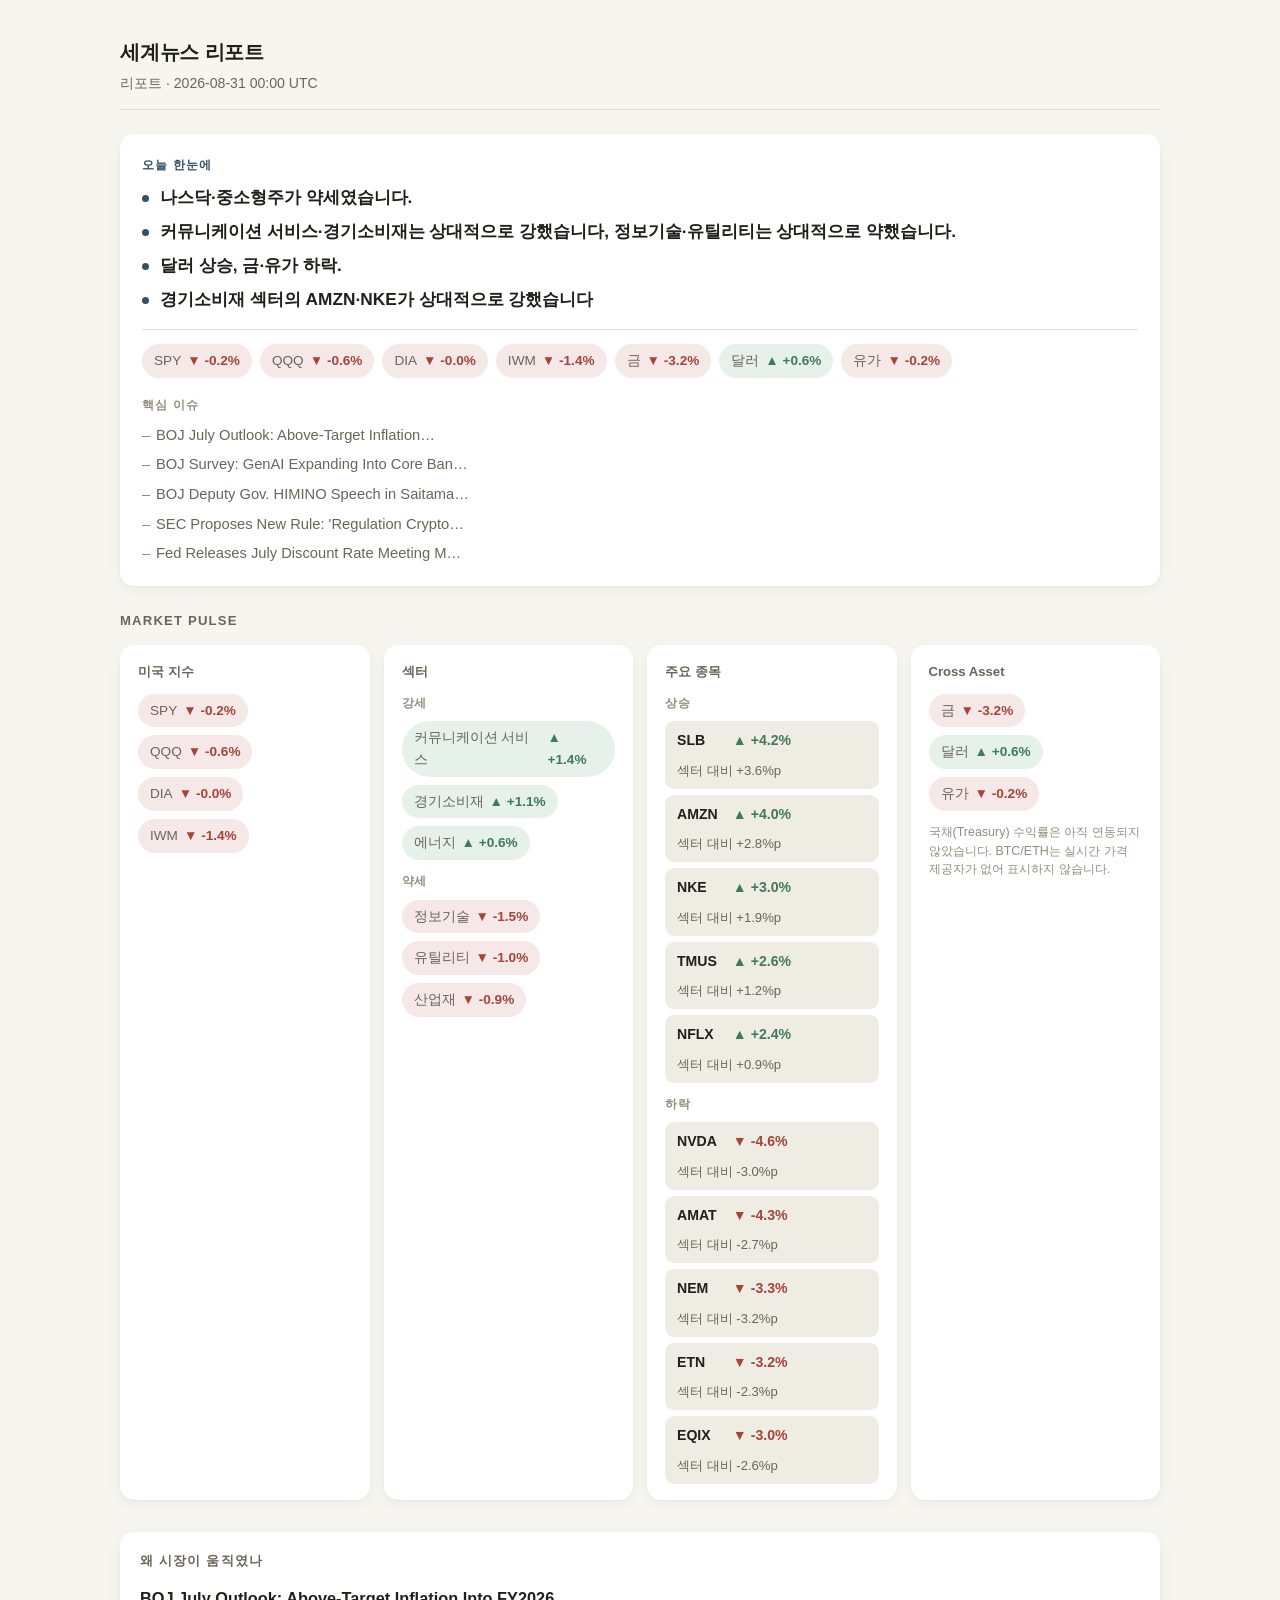
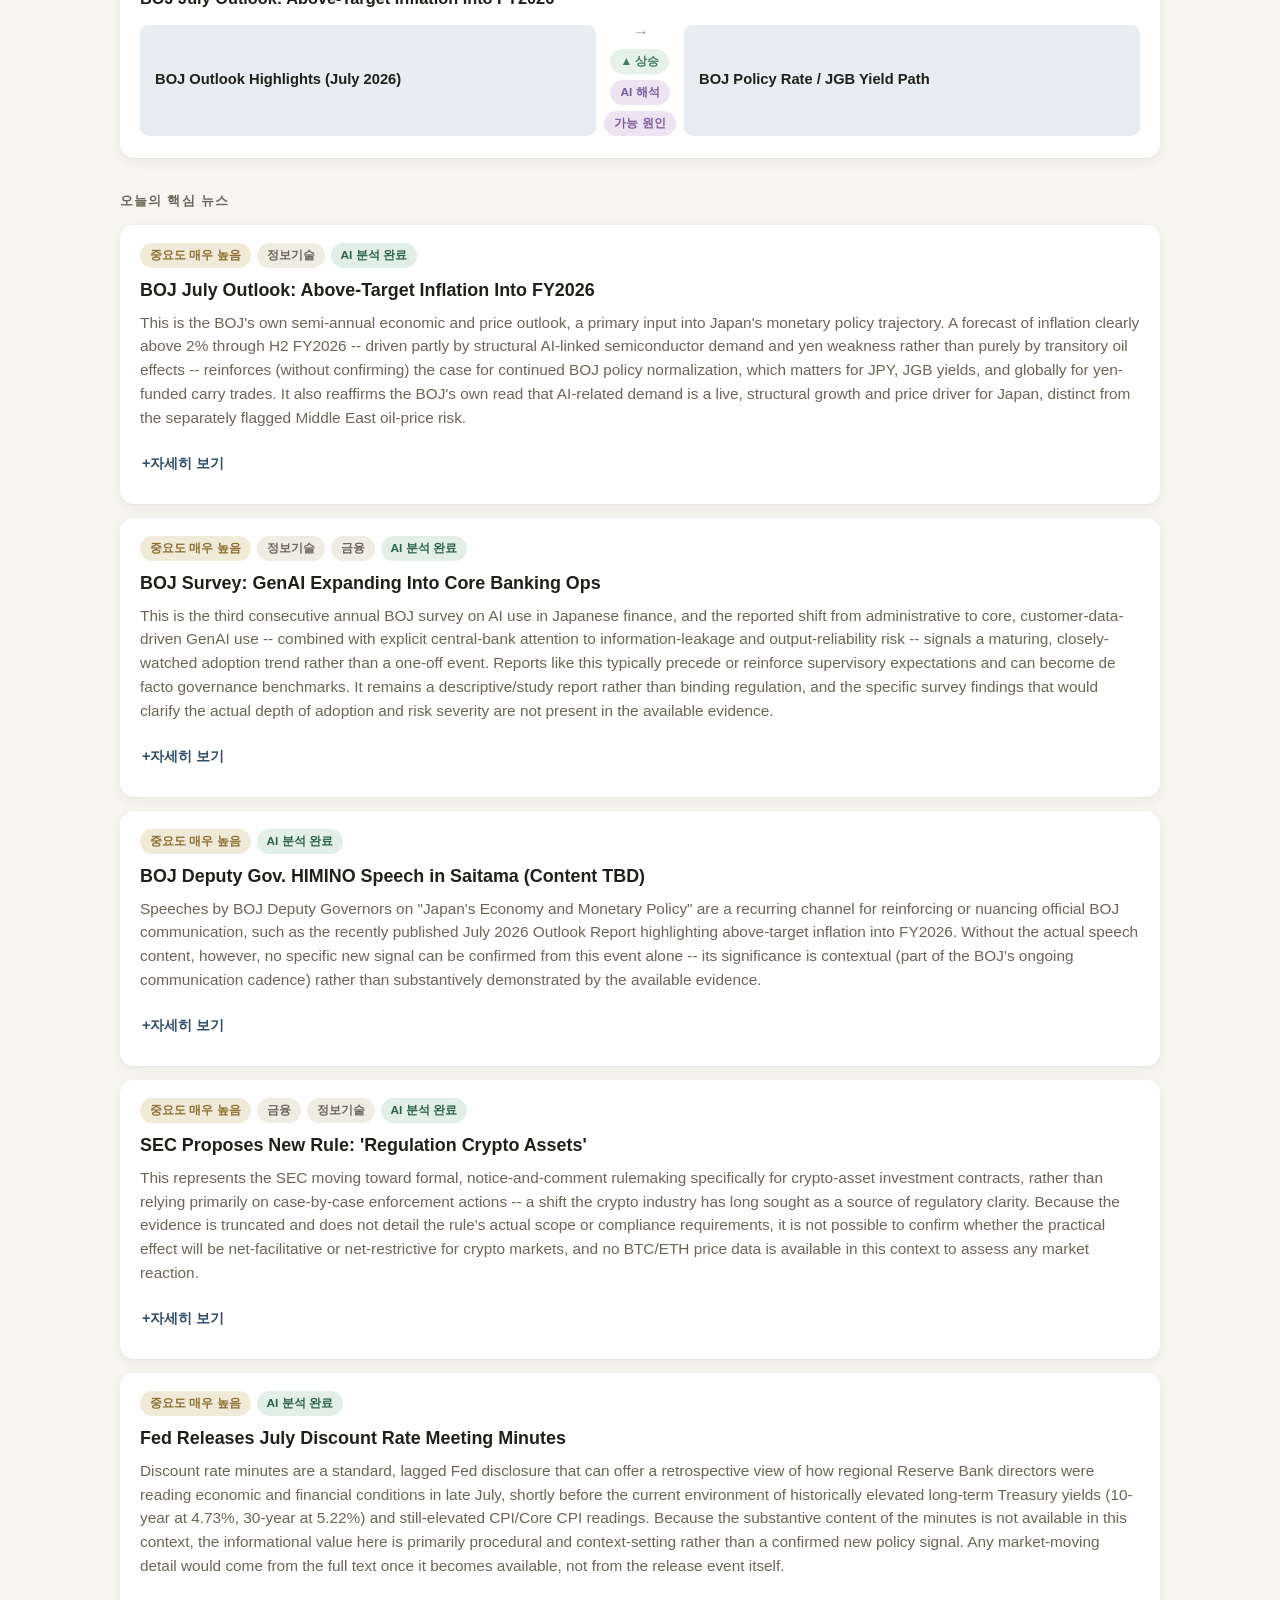
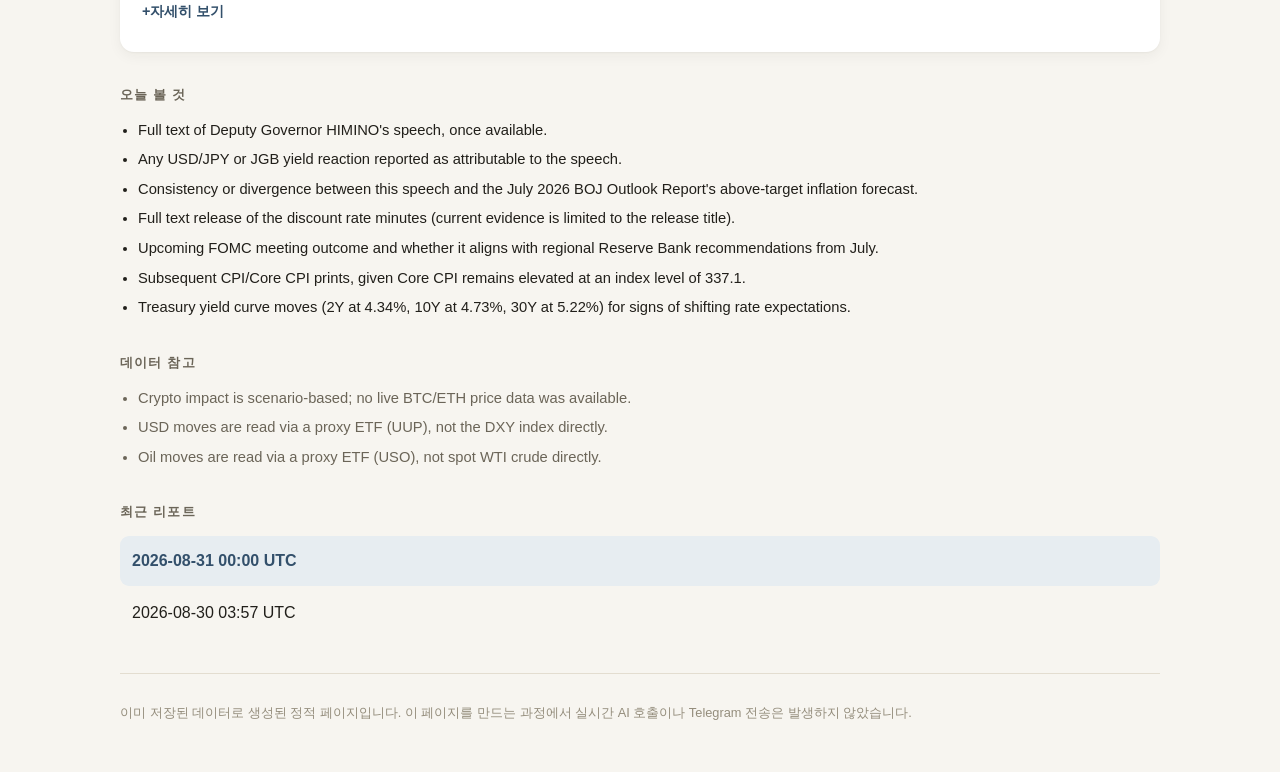
==== briefs/0c5b43796677468f30ce314797f086822d254f47e03d64207e31169bab1d7242.html @ 73432038 "Update Web Brief" ====
<!DOCTYPE html>
<html lang="ko">
<head>
<meta charset="utf-8">
<meta name="viewport" content="width=device-width, initial-scale=1">
<meta name="theme-color" content="#f7f5f0">
<title>세계뉴스 리포트 — 2026-08-31 00:00 UTC</title>
<link rel="stylesheet" href="../assets/app.css">
<link rel="manifest" href="../manifest.webmanifest">
</head>
<body>
<div class="page">
<header class="site-header">
<h1>세계뉴스 리포트</h1>
<p class="as-of">리포트 · 2026-08-31 00:00 UTC</p>
</header>
<main>
<section class="hero" aria-labelledby="hero-h"><p class="hero-eyebrow" id="hero-h">오늘 한눈에</p><ul class="hero-glance"><li>나스닥·중소형주가 약세였습니다.</li><li>커뮤니케이션 서비스·경기소비재는 상대적으로 강했습니다, 정보기술·유틸리티는 상대적으로 약했습니다.</li><li>달러 상승, 금·유가 하락.</li><li>경기소비재 섹터의 AMZN·NKE가 상대적으로 강했습니다</li></ul><ul class="chip-row hero-chips"><li class="chip chip-down"><span class="chip-label">SPY</span><span class="chip-value">▼ -0.2%</span></li><li class="chip chip-down"><span class="chip-label">QQQ</span><span class="chip-value">▼ -0.6%</span></li><li class="chip chip-down"><span class="chip-label">DIA</span><span class="chip-value">▼ -0.0%</span></li><li class="chip chip-down"><span class="chip-label">IWM</span><span class="chip-value">▼ -1.4%</span></li><li class="chip chip-down"><span class="chip-label">금</span><span class="chip-value">▼ -3.2%</span></li><li class="chip chip-up"><span class="chip-label">달러</span><span class="chip-value">▲ +0.6%</span></li><li class="chip chip-down"><span class="chip-label">유가</span><span class="chip-value">▼ -0.2%</span></li></ul><p class="hero-issues-label">핵심 이슈</p><ul class="hero-issues"><li>BOJ July Outlook: Above-Target Inflation…</li><li>BOJ Survey: GenAI Expanding Into Core Ban…</li><li>BOJ Deputy Gov. HIMINO Speech in Saitama…</li><li>SEC Proposes New Rule: &#x27;Regulation Crypto…</li><li>Fed Releases July Discount Rate Meeting M…</li></ul></section>
<section class="market-pulse" aria-labelledby="market-pulse-h"><h2 id="market-pulse-h">Market Pulse</h2><div class="pulse-grid"><div class="pulse-card"><h3 class="pulse-card-title">미국 지수</h3><ul class="chip-row"><li class="chip chip-down"><span class="chip-label">SPY</span><span class="chip-value">▼ -0.2%</span></li><li class="chip chip-down"><span class="chip-label">QQQ</span><span class="chip-value">▼ -0.6%</span></li><li class="chip chip-down"><span class="chip-label">DIA</span><span class="chip-value">▼ -0.0%</span></li><li class="chip chip-down"><span class="chip-label">IWM</span><span class="chip-value">▼ -1.4%</span></li></ul></div><div class="pulse-card"><h3 class="pulse-card-title">섹터</h3><p class="pulse-sub-label">강세</p><ul class="chip-row"><li class="chip chip-up"><span class="chip-label">커뮤니케이션 서비스</span><span class="chip-value">▲ +1.4%</span></li><li class="chip chip-up"><span class="chip-label">경기소비재</span><span class="chip-value">▲ +1.1%</span></li><li class="chip chip-up"><span class="chip-label">에너지</span><span class="chip-value">▲ +0.6%</span></li></ul><p class="pulse-sub-label">약세</p><ul class="chip-row"><li class="chip chip-down"><span class="chip-label">정보기술</span><span class="chip-value">▼ -1.5%</span></li><li class="chip chip-down"><span class="chip-label">유틸리티</span><span class="chip-value">▼ -1.0%</span></li><li class="chip chip-down"><span class="chip-label">산업재</span><span class="chip-value">▼ -0.9%</span></li></ul></div><div class="pulse-card"><h3 class="pulse-card-title">주요 종목</h3><p class="pulse-sub-label">상승</p><ul class="mover-list"><li class="mover-row"><span class="mover-symbol">SLB</span><span class="mover-change mover-up">▲ +4.2%</span><span class="mover-relative">섹터 대비 +3.6%p</span></li><li class="mover-row"><span class="mover-symbol">AMZN</span><span class="mover-change mover-up">▲ +4.0%</span><span class="mover-relative">섹터 대비 +2.8%p</span></li><li class="mover-row"><span class="mover-symbol">NKE</span><span class="mover-change mover-up">▲ +3.0%</span><span class="mover-relative">섹터 대비 +1.9%p</span></li><li class="mover-row"><span class="mover-symbol">TMUS</span><span class="mover-change mover-up">▲ +2.6%</span><span class="mover-relative">섹터 대비 +1.2%p</span></li><li class="mover-row"><span class="mover-symbol">NFLX</span><span class="mover-change mover-up">▲ +2.4%</span><span class="mover-relative">섹터 대비 +0.9%p</span></li></ul><p class="pulse-sub-label">하락</p><ul class="mover-list"><li class="mover-row"><span class="mover-symbol">NVDA</span><span class="mover-change mover-down">▼ -4.6%</span><span class="mover-relative">섹터 대비 -3.0%p</span></li><li class="mover-row"><span class="mover-symbol">AMAT</span><span class="mover-change mover-down">▼ -4.3%</span><span class="mover-relative">섹터 대비 -2.7%p</span></li><li class="mover-row"><span class="mover-symbol">NEM</span><span class="mover-change mover-down">▼ -3.3%</span><span class="mover-relative">섹터 대비 -3.2%p</span></li><li class="mover-row"><span class="mover-symbol">ETN</span><span class="mover-change mover-down">▼ -3.2%</span><span class="mover-relative">섹터 대비 -2.3%p</span></li><li class="mover-row"><span class="mover-symbol">EQIX</span><span class="mover-change mover-down">▼ -3.0%</span><span class="mover-relative">섹터 대비 -2.6%p</span></li></ul></div><div class="pulse-card"><h3 class="pulse-card-title">Cross Asset</h3><ul class="chip-row"><li class="chip chip-down"><span class="chip-label">금</span><span class="chip-value">▼ -3.2%</span></li><li class="chip chip-up"><span class="chip-label">달러</span><span class="chip-value">▲ +0.6%</span></li><li class="chip chip-down"><span class="chip-label">유가</span><span class="chip-value">▼ -0.2%</span></li></ul><p class="pulse-note">국채(Treasury) 수익률은 아직 연동되지 않았습니다. BTC/ETH는 실시간 가격 제공자가 없어 표시하지 않습니다.</p></div></div></section>
<section class="why-moved" aria-labelledby="why-moved-h"><h2 id="why-moved-h">왜 시장이 움직였나</h2><p class="why-moved-headline">BOJ July Outlook: Above-Target Inflation Into FY2026</p><div class="causal-chain"><div class="chain-node"><span>BOJ Outlook Highlights (July 2026)</span></div><div class="chain-arrow"><span class="chain-arrow-glyph" aria-hidden="true">↓</span><span class="chain-arrow-badges"><span class="badge badge-up">▲ 상승</span><span class="badge badge-inferred">AI 해석</span><span class="badge badge-inferred">가능 원인</span></span></div><div class="chain-node"><span>BOJ Policy Rate / JGB Yield Path</span></div></div></section>
<section class="key-stories" aria-labelledby="key-stories-h"><h2 id="key-stories-h">오늘의 핵심 뉴스</h2><div class="stories"><article class="story-card"><div class="story-badges"><span class="badge badge-neutral">중요도 매우 높음</span><span class="badge badge-muted">정보기술</span><span class="badge badge-grounded">AI 분석 완료</span></div><h3 class="story-headline">BOJ July Outlook: Above-Target Inflation Into FY2026</h3><p class="story-gist">This is the BOJ&#x27;s own semi-annual economic and price outlook, a primary input into Japan&#x27;s monetary policy trajectory. A forecast of inflation clearly above 2% through H2 FY2026 -- driven partly by structural AI-linked semiconductor demand and yen weakness rather than purely by transitory oil effects -- reinforces (without confirming) the case for continued BOJ policy normalization, which matters for JPY, JGB yields, and globally for yen-funded carry trades. It also reaffirms the BOJ&#x27;s own read that AI-related demand is a live, structural growth and price driver for Japan, distinct from the separately flagged Middle East oil-price risk.</p><details class="story-detail"><summary>자세히 보기</summary><div class="detail-block"><p class="detail-label">① 무슨 일이 있었나</p><p class="detail-text">The Bank of Japan released the &quot;Highlights of the Outlook for Economic Activity and Prices (July 2026)&quot; on August 17, 2026 (OFFICIAL/PRIMARY source). Per the report&#x27;s own stated text, Japan&#x27;s economy is projected to continue growing moderately but at a decelerating pace, supported by rising AI-related demand and government measures, while restrained by higher crude oil prices tied to the Middle East situation. Headline y/y CPI is projected to be clearly above 2% from the second half of FY2026, driven by higher semiconductor and other prices (reflecting AI-related demand), yen depreciation, and elevated crude oil prices; as the oil-price effect fades, inflation is expected to move toward around 2% through FY2028. Underlying (core) CPI inflation is expected to rise gradually toward a level generally consistent with the 2% price stability target. The report flags the Middle East situation, AI-related demand developments, and foreign-exchange developments as key risks, noting a risk that underlying CPI could deviate upward above the 2% target (the evidence excerpt is truncated beyond this point).</p></div><div class="detail-block"><p class="detail-label">② 왜 중요한가</p><p class="detail-text">This is the BOJ&#x27;s own semi-annual economic and price outlook, a primary input into Japan&#x27;s monetary policy trajectory. A forecast of inflation clearly above 2% through H2 FY2026 -- driven partly by structural AI-linked semiconductor demand and yen weakness rather than purely by transitory oil effects -- reinforces (without confirming) the case for continued BOJ policy normalization, which matters for JPY, JGB yields, and globally for yen-funded carry trades. It also reaffirms the BOJ&#x27;s own read that AI-related demand is a live, structural growth and price driver for Japan, distinct from the separately flagged Middle East oil-price risk.</p></div><div class="detail-block"><p class="detail-label">③ 원인 → 결과 → 영향</p><div class="causal-chain"><div class="chain-node"><span>BOJ Outlook Highlights (July 2026)</span></div><div class="chain-arrow"><span class="chain-arrow-glyph" aria-hidden="true">↓</span><span class="chain-arrow-badges"><span class="badge badge-up">▲ 상승</span><span class="badge badge-inferred">AI 해석</span><span class="badge badge-inferred">가능 원인</span></span></div><div class="chain-node"><span>BOJ Policy Rate / JGB Yield Path</span></div></div></div><div class="detail-block"><p class="detail-label">④ 수혜 가능</p><ul class="chip-row"><li class="chip chip-up">정보기술</li></ul></div><div class="detail-block"><p class="detail-label">⑦ 반대 시나리오</p><p class="detail-text">If crude oil prices ease as Middle East tensions de-escalate, the report&#x27;s above-2% CPI forecast for H2 FY2026 could prove too high, reducing near-term pressure on the BOJ to continue policy normalization.</p></div><div class="detail-block"><p class="detail-label">⑧ 이 분석이 틀릴 수 있는 조건</p><ul class="plain-list"><li>Actual Japan CPI prints for H2 FY2026 (from ~Oct 2026) coming in at or below 2%, contradicting the report&#x27;s central forecast.</li><li>A sustained drop in crude oil prices following de-escalation of the Middle East situation, removing one of the report&#x27;s stated inflation drivers.</li><li>The full BOJ Outlook Report (beyond this Highlights excerpt) revealing a materially different risk balance or board dissent.</li></ul></div><div class="detail-block"><p class="detail-label">⑩ 근거/출처</p><ul class="evidence-list"><li class="evidence-item"><span class="badge badge-grounded">보도</span><span class="evidence-statement">Highlights of the Outlook for Economic Activity and Prices (July 2026) (Mon, 17 Aug 2026 17:00:00 +0900)</span><a class="evidence-source" href="http://www.boj.or.jp/en/mopo/outlook/highlight/ten202607.htm">출처 보기</a></li><li class="evidence-item"><span class="badge badge-grounded">보도</span><span class="evidence-statement">Japan&#x27;s economy is likely to continue growing moderately, albeit at a decelerated rate, underpinned by factors such as an increase in AI-related demand and the government&#x27;s various measures, although it is expected to be pushed down by the rise in crude oil prices reflecting the impact of the situation in the Middle East. The year-on-year rate of increase in the CPI is likely to be clearly above 2 percent from the second half of fiscal 2026, affected by the rise in the prices of semiconductors and other items, reflecting the increase in AI-related demand, and the depreciation of the yen, in addition to the rise in crude oil prices. Thereafter, with the waning of the effects of high crude oil prices, the rate of increase is expected to move toward around 2 percent through fiscal 2028. Meanwhile, underlying CPI inflation, which excludes temporary fluctuations, is likely to increase gradually and then be at a level that is generally consistent with the price stability target of 2 percent. The impact of the situation in the Middle East, AI-related demand, and foreign exchange rate developments on economic activity and prices warrants attention. Regarding risks to the outlook for economic activity and prices, it is necessary to pay attention to the situation in the Middle East as well as developments in AI-related demand and foreign exchange rates, among other factors. There is a risk that underlying CPI inflation will deviate upward to a level above the 2 percent price stability...</span><a class="evidence-source" href="http://www.boj.or.jp/en/mopo/outlook/highlight/ten202607.htm">출처 보기</a></li></ul></div><p class="detail-confidence">신뢰도: 보통 · 55%</p></details></article><article class="story-card"><div class="story-badges"><span class="badge badge-neutral">중요도 매우 높음</span><span class="badge badge-muted">정보기술</span><span class="badge badge-muted">금융</span><span class="badge badge-grounded">AI 분석 완료</span></div><h3 class="story-headline">BOJ Survey: GenAI Expanding Into Core Banking Ops</h3><p class="story-gist">This is the third consecutive annual BOJ survey on AI use in Japanese finance, and the reported shift from administrative to core, customer-data-driven GenAI use -- combined with explicit central-bank attention to information-leakage and output-reliability risk -- signals a maturing, closely-watched adoption trend rather than a one-off event. Reports like this typically precede or reinforce supervisory expectations and can become de facto governance benchmarks. It remains a descriptive/study report rather than binding regulation, and the specific survey findings that would clarify the actual depth of adoption and risk severity are not present in the available evidence.</p><details class="story-detail"><summary>자세히 보기</summary><div class="detail-block"><p class="detail-label">① 무슨 일이 있었나</p><p class="detail-text">The Bank of Japan&#x27;s Financial System and Bank Examination Department published (Aug 24, 2026) an annex to the Financial System Report on the use and risk management of generative AI (GenAI) by Japanese financial institutions, based on its third AI-use survey since FY2024 (targeting 150 financial institutions) plus interviews with IT vendors and financial institutions. Per the report&#x27;s own text, GenAI use in Japanese financial institutions is expanding from general administrative tasks into core operations that leverage customer data, and is expected to expand and evolve further with technological advancement. The report states institutions need to understand GenAI-specific risks -- information leakage and the uncertainty of outputs and behaviors -- and enhance risk-management frameworks via a risk-based approach. The evidence excerpt is truncated exactly where the report&#x27;s specific survey findings begin, so the quantitative results (adoption rates, incident data, risk-management maturity levels) are not available in this context.</p></div><div class="detail-block"><p class="detail-label">② 왜 중요한가</p><p class="detail-text">This is the third consecutive annual BOJ survey on AI use in Japanese finance, and the reported shift from administrative to core, customer-data-driven GenAI use -- combined with explicit central-bank attention to information-leakage and output-reliability risk -- signals a maturing, closely-watched adoption trend rather than a one-off event. Reports like this typically precede or reinforce supervisory expectations and can become de facto governance benchmarks. It remains a descriptive/study report rather than binding regulation, and the specific survey findings that would clarify the actual depth of adoption and risk severity are not present in the available evidence.</p></div><div class="detail-block"><p class="detail-label">③ 원인 → 결과 → 영향</p><div class="causal-chain"><div class="chain-node"><span>BOJ Financial System Report Annex: GenAI Use and Risk Management</span></div><div class="chain-arrow"><span class="chain-arrow-glyph" aria-hidden="true">↓</span><span class="chain-arrow-badges"><span class="badge badge-neutral">혼조</span><span class="badge badge-inferred">AI 해석</span><span class="badge badge-inferred">가능 원인</span></span></div><div class="chain-node"><span>Financials (Japanese banking sector)</span></div></div></div><div class="detail-block"><p class="detail-label">④ 수혜 가능</p><ul class="chip-row"><li class="chip chip-up">정보기술</li></ul></div><div class="detail-block"><p class="detail-label">⑤ 부담 가능</p><ul class="chip-row"><li class="chip chip-down">금융</li></ul></div><div class="detail-block"><p class="detail-label">⑦ 반대 시나리오</p><p class="detail-text">If the (currently unseen) survey findings show GenAI adoption remains concentrated in low-risk administrative use cases rather than core operations, the report&#x27;s &#x27;expanding into core operations&#x27; framing would overstate the actual pace of change.</p></div><div class="detail-block"><p class="detail-label">⑧ 이 분석이 틀릴 수 있는 조건</p><ul class="plain-list"><li>Access to the full survey findings/statistics (currently truncated in available evidence) showing different adoption or risk levels than the introductory text describes.</li><li>Any subsequent BOJ supervisory guidance or binding requirement specifically tied to this report&#x27;s findings.</li><li>Data indicating GenAI adoption in Japanese financial institutions is not, in fact, shifting from administrative to core/customer-data operations.</li></ul></div><div class="detail-block"><p class="detail-label">⑩ 근거/출처</p><ul class="evidence-list"><li class="evidence-item"><span class="badge badge-grounded">보도</span><span class="evidence-statement">Financial System Report Annex &quot;Use and Risk Management of Generative AI by Japanese Financial Institutions&quot; (Mon, 24 Aug 2026 11:00:00 +0900)</span><a class="evidence-source" href="http://www.boj.or.jp/en/research/brp/fsr/fsrb260824.htm">출처 보기</a></li><li class="evidence-item"><span class="badge badge-grounded">보도</span><span class="evidence-statement">August 24, 2026 Financial System and Bank Examination Department, Bank of Japan Generative AI (GenAI) has been rapidly penetrating society, and its use in Japanese financial institutions is expanding from general administrative tasks to core operations leveraging customer data. The use of GenAI is expected to expand and evolve further with technological advancements. Financial institutions need to understand the specific risks of GenAI, such as information leakage and the uncertainty of outputs and behaviors, and to enhance risk management frameworks based on the risk-based approach. With these issues in mind, the Bank of Japan conducted a survey on the use of AI, etc., targeting 150 financial institutions. This is the third survey since fiscal year 2024. This Report, drawing on the views we exchanged in the interviews with some IT vendors and financial institutions, describes the current status and challenges in the use of GenAI and in risk management issues in the financial industry. The key findings from the survey and interviews are listed below:</span><a class="evidence-source" href="http://www.boj.or.jp/en/research/brp/fsr/fsrb260824.htm">출처 보기</a></li></ul></div><p class="detail-confidence">신뢰도: 보통 · 40%</p></details></article><article class="story-card"><div class="story-badges"><span class="badge badge-neutral">중요도 매우 높음</span><span class="badge badge-grounded">AI 분석 완료</span></div><h3 class="story-headline">BOJ Deputy Gov. HIMINO Speech in Saitama (Content TBD)</h3><p class="story-gist">Speeches by BOJ Deputy Governors on &quot;Japan&#x27;s Economy and Monetary Policy&quot; are a recurring channel for reinforcing or nuancing official BOJ communication, such as the recently published July 2026 Outlook Report highlighting above-target inflation into FY2026. Without the actual speech content, however, no specific new signal can be confirmed from this event alone -- its significance is contextual (part of the BOJ&#x27;s ongoing communication cadence) rather than substantively demonstrated by the available evidence.</p><details class="story-detail"><summary>자세히 보기</summary><div class="detail-block"><p class="detail-label">① 무슨 일이 있었나</p><p class="detail-text">Bank of Japan Deputy Governor HIMINO Ryozo delivered a speech titled &quot;Japan&#x27;s Economy and Monetary Policy&quot; in Saitama on August 27, 2026. The available evidence confirms only the speaker&#x27;s name and title, the speech&#x27;s title, venue, and date; the actual content of the remarks -- specific economic assessments, policy guidance, or forward-looking statements -- is not included in this context.</p></div><div class="detail-block"><p class="detail-label">② 왜 중요한가</p><p class="detail-text">Speeches by BOJ Deputy Governors on &quot;Japan&#x27;s Economy and Monetary Policy&quot; are a recurring channel for reinforcing or nuancing official BOJ communication, such as the recently published July 2026 Outlook Report highlighting above-target inflation into FY2026. Without the actual speech content, however, no specific new signal can be confirmed from this event alone -- its significance is contextual (part of the BOJ&#x27;s ongoing communication cadence) rather than substantively demonstrated by the available evidence.</p></div><div class="detail-block"><p class="detail-label">③ 원인 → 결과 → 영향</p><div class="causal-chain"><div class="chain-node"><span>Speech by Deputy Governor HIMINO in Saitama</span></div><div class="chain-arrow"><span class="chain-arrow-glyph" aria-hidden="true">↓</span><span class="chain-arrow-badges"><span class="badge badge-neutral">불확실</span><span class="badge badge-inferred">가설</span><span class="badge badge-muted">원인 불명</span></span></div><div class="chain-node"><span>BOJ Policy Communication / Signal</span></div></div></div><div class="detail-block"><p class="detail-label">⑦ 반대 시나리오</p><p class="detail-text">If the speech content, once available, reiterates or extends the above-target inflation signal from the July 2026 BOJ Outlook Report, it could reinforce expectations of continued policy normalization.</p></div><div class="detail-block"><p class="detail-label">⑧ 이 분석이 틀릴 수 있는 조건</p><ul class="plain-list"><li>Publication of the full speech text or an official transcript/summary detailing HIMINO&#x27;s specific remarks on monetary policy.</li><li>Press or market commentary characterizing the speech as hawkish, dovish, or neutral relative to prior BOJ communication (e.g., the July 2026 Outlook Report).</li></ul></div><div class="detail-block"><p class="detail-label">⑨ 다음에 볼 것</p><ul class="plain-list"><li>Full text of Deputy Governor HIMINO&#x27;s speech, once available.</li><li>Any USD/JPY or JGB yield reaction reported as attributable to the speech.</li><li>Consistency or divergence between this speech and the July 2026 BOJ Outlook Report&#x27;s above-target inflation forecast.</li></ul></div><div class="detail-block"><p class="detail-label">⑩ 근거/출처</p><ul class="evidence-list"><li class="evidence-item"><span class="badge badge-grounded">보도</span><span class="evidence-statement">Speech by Deputy Governor HIMINO in Saitama (Japan&#x27;s Economy and Monetary Policy) (Thu, 27 Aug 2026 10:35:00 +0900)</span><a class="evidence-source" href="http://www.boj.or.jp/en/about/press/koen_2026/ko260827a.htm">출처 보기</a></li><li class="evidence-item"><span class="badge badge-grounded">보도</span><span class="evidence-statement">HIMINO Ryozo Deputy Governor of the Bank of Japan August 27, 2026</span><a class="evidence-source" href="http://www.boj.or.jp/en/about/press/koen_2026/ko260827a.htm">출처 보기</a></li></ul></div><p class="detail-confidence">신뢰도: 낮음 · 15%</p></details></article><article class="story-card"><div class="story-badges"><span class="badge badge-neutral">중요도 매우 높음</span><span class="badge badge-muted">금융</span><span class="badge badge-muted">정보기술</span><span class="badge badge-grounded">AI 분석 완료</span></div><h3 class="story-headline">SEC Proposes New Rule: &#x27;Regulation Crypto Assets&#x27;</h3><p class="story-gist">This represents the SEC moving toward formal, notice-and-comment rulemaking specifically for crypto-asset investment contracts, rather than relying primarily on case-by-case enforcement actions -- a shift the crypto industry has long sought as a source of regulatory clarity. Because the evidence is truncated and does not detail the rule&#x27;s actual scope or compliance requirements, it is not possible to confirm whether the practical effect will be net-facilitative or net-restrictive for crypto markets, and no BTC/ETH price data is available in this context to assess any market reaction.</p><details class="story-detail"><summary>자세히 보기</summary><div class="detail-block"><p class="detail-label">① 무슨 일이 있었나</p><p class="detail-text">The U.S. Securities and Exchange Commission announced on August 18, 2026 that it proposed new rules titled &#x27;Regulation Crypto Assets,&#x27; described by the SEC as intended to create a clear and fit-for-purpose framework for certain investment contracts involving crypto assets. The available evidence is a truncated summary that cuts off after stating &#x27;This proposal follows...&#x27;, so what prior action or context this proposal follows, and the specific provisions of the framework, are not available in this context.</p></div><div class="detail-block"><p class="detail-label">② 왜 중요한가</p><p class="detail-text">This represents the SEC moving toward formal, notice-and-comment rulemaking specifically for crypto-asset investment contracts, rather than relying primarily on case-by-case enforcement actions -- a shift the crypto industry has long sought as a source of regulatory clarity. Because the evidence is truncated and does not detail the rule&#x27;s actual scope or compliance requirements, it is not possible to confirm whether the practical effect will be net-facilitative or net-restrictive for crypto markets, and no BTC/ETH price data is available in this context to assess any market reaction.</p></div><div class="detail-block"><p class="detail-label">③ 원인 → 결과 → 영향</p><div class="causal-chain"><div class="chain-node"><span>SEC Proposes New &#x27;Regulation Crypto Assets&#x27;</span></div><div class="chain-arrow"><span class="chain-arrow-glyph" aria-hidden="true">↓</span><span class="chain-arrow-badges"><span class="badge badge-up">▲ 상승</span><span class="badge badge-inferred">AI 해석</span><span class="badge badge-inferred">가능 원인</span></span></div><div class="chain-node"><span>US Crypto Regulatory Clarity</span></div></div></div><div class="detail-block"><p class="detail-label">④ 수혜 가능</p><ul class="chip-row"><li class="chip chip-up">금융</li><li class="chip chip-up">정보기술</li></ul></div><div class="detail-block"><p class="detail-label">⑦ 반대 시나리오</p><p class="detail-text">If the proposed framework imposes stricter registration or compliance requirements than the current ad hoc enforcement approach, it could be read as a net-restrictive development for parts of the crypto industry despite the &#x27;clear and fit-for-purpose&#x27; framing.</p></div><div class="detail-block"><p class="detail-label">⑧ 이 분석이 틀릴 수 있는 조건</p><ul class="plain-list"><li>Full text of the proposed rule detailing specific compliance requirements, covered assets, and any registration or safe-harbor pathways.</li><li>Public comment period feedback and any modifications the SEC makes before final rule adoption.</li><li>Explicit clarification of whether and how Bitcoin and Ethereum specifically fall within this framework&#x27;s scope, given their differing treatment in prior SEC statements.</li></ul></div><div class="detail-block"><p class="detail-label">⑩ 근거/출처</p><ul class="evidence-list"><li class="evidence-item"><span class="badge badge-grounded">보도</span><span class="evidence-statement">The Securities and Exchange Commission today announced that it proposed new rules, titled “Regulation Crypto Assets,” that would create a clear and fit-for-purpose framework for certain investment contracts involving crypto assets. This proposal follows...</span><a class="evidence-source" href="https://www.sec.gov/newsroom/press-releases/2026-76-sec-proposes-new-regulation-crypto-assets">출처 보기</a></li></ul></div><p class="detail-confidence">신뢰도: 낮음 · 30%</p></details></article><article class="story-card"><div class="story-badges"><span class="badge badge-neutral">중요도 매우 높음</span><span class="badge badge-grounded">AI 분석 완료</span></div><h3 class="story-headline">Fed Releases July Discount Rate Meeting Minutes</h3><p class="story-gist">Discount rate minutes are a standard, lagged Fed disclosure that can offer a retrospective view of how regional Reserve Bank directors were reading economic and financial conditions in late July, shortly before the current environment of historically elevated long-term Treasury yields (10-year at 4.73%, 30-year at 5.22%) and still-elevated CPI/Core CPI readings. Because the substantive content of the minutes is not available in this context, the informational value here is primarily procedural and context-setting rather than a confirmed new policy signal. Any market-moving detail would come from the full text once it becomes available, not from the release event itself.</p><details class="story-detail"><summary>자세히 보기</summary><div class="detail-block"><p class="detail-label">① 무슨 일이 있었나</p><p class="detail-text">The Federal Reserve published minutes from Reserve Bank board discount rate meetings held July 20 and July 29, 2026. These minutes document the periodic discussions and recommendations that regional Federal Reserve Bank boards of directors make regarding the discount rate, which are then reviewed by the Board of Governors. The available evidence for this event is limited to the release title itself; the substantive content of the discussions (which Reserve Banks recommended which rate levels, the stated rationale, and any dissent) is not included in the provided context.</p></div><div class="detail-block"><p class="detail-label">② 왜 중요한가</p><p class="detail-text">Discount rate minutes are a standard, lagged Fed disclosure that can offer a retrospective view of how regional Reserve Bank directors were reading economic and financial conditions in late July, shortly before the current environment of historically elevated long-term Treasury yields (10-year at 4.73%, 30-year at 5.22%) and still-elevated CPI/Core CPI readings. Because the substantive content of the minutes is not available in this context, the informational value here is primarily procedural and context-setting rather than a confirmed new policy signal. Any market-moving detail would come from the full text once it becomes available, not from the release event itself.</p></div><div class="detail-block"><p class="detail-label">③ 원인 → 결과 → 영향</p><div class="causal-chain"><div class="chain-node"><span>Fed Discount Rate Meeting Minutes (Jul 20 &amp; 29, 2026)</span></div><div class="chain-arrow"><span class="chain-arrow-glyph" aria-hidden="true">↓</span><span class="chain-arrow-badges"><span class="badge badge-neutral">불확실</span><span class="badge badge-inferred">가설</span></span></div><div class="chain-node"><span>U.S. Treasury 10-Year Yield</span></div></div></div><div class="detail-block"><p class="detail-label">⑦ 반대 시나리오</p><p class="detail-text">If the full minutes show Reserve Bank boards recommending a discount rate hold or cut amid signs of slowing growth, that would suggest more dovish internal Fed sentiment than current elevated Treasury yields imply.</p></div><div class="detail-block"><p class="detail-label">⑧ 이 분석이 틀릴 수 있는 조건</p><ul class="plain-list"><li>Publication of the full text of the discount rate minutes detailing which Reserve Banks recommended which rate levels and why.</li><li>Any subsequent FOMC statement or minutes that explicitly reference this discount rate discussion in the context of the federal funds rate decision.</li></ul></div><div class="detail-block"><p class="detail-label">⑨ 다음에 볼 것</p><ul class="plain-list"><li>Full text release of the discount rate minutes (current evidence is limited to the release title).</li><li>Upcoming FOMC meeting outcome and whether it aligns with regional Reserve Bank recommendations from July.</li><li>Subsequent CPI/Core CPI prints, given Core CPI remains elevated at an index level of 337.1.</li><li>Treasury yield curve moves (2Y at 4.34%, 10Y at 4.73%, 30Y at 5.22%) for signs of shifting rate expectations.</li></ul></div><div class="detail-block"><p class="detail-label">⑩ 근거/출처</p><ul class="evidence-list"><li class="evidence-item"><span class="badge badge-grounded">보도</span><span class="evidence-statement">Minutes of the Board&amp;#39;s discount rate meetings on July 20 and July 29, 2026</span><a class="evidence-source" href="https://www.federalreserve.gov/newsevents/pressreleases/monetary20260825a.htm">출처 보기</a></li></ul></div><p class="detail-confidence">신뢰도: 낮음 · 25%</p></details></article></div></section>
<section class="watchlist" aria-labelledby="watchlist-h"><h2 id="watchlist-h">오늘 볼 것</h2><ul class="plain-list"><li>Full text of Deputy Governor HIMINO&#x27;s speech, once available.</li><li>Any USD/JPY or JGB yield reaction reported as attributable to the speech.</li><li>Consistency or divergence between this speech and the July 2026 BOJ Outlook Report&#x27;s above-target inflation forecast.</li><li>Full text release of the discount rate minutes (current evidence is limited to the release title).</li><li>Upcoming FOMC meeting outcome and whether it aligns with regional Reserve Bank recommendations from July.</li><li>Subsequent CPI/Core CPI prints, given Core CPI remains elevated at an index level of 337.1.</li><li>Treasury yield curve moves (2Y at 4.34%, 10Y at 4.73%, 30Y at 5.22%) for signs of shifting rate expectations.</li></ul></section>
<section class="limitations-section" aria-labelledby="limitations-h"><h2 id="limitations-h">데이터 참고</h2><ul class="plain-list limitations"><li>Crypto impact is scenario-based; no live BTC/ETH price data was available.</li><li>USD moves are read via a proxy ETF (UUP), not the DXY index directly.</li><li>Oil moves are read via a proxy ETF (USO), not spot WTI crude directly.</li></ul></section>
</main>
<nav class="recent-reports" aria-label="최근 리포트">
<h2>최근 리포트</h2>
<ul>
<li><span class="current">2026-08-31 00:00 UTC</span></li>
<li><a href="43ecc068a095317ce61b20161bef1b26c5c4530ffd1cc330fe00c82a51268987.html">2026-08-30 03:57 UTC</a></li>
</ul>
</nav>
<footer class="site-footer">
<p>이미 저장된 데이터로 생성된 정적 페이지입니다. 이 페이지를 만드는 과정에서 실시간 AI 호출이나 Telegram 전송은 발생하지 않았습니다.</p>
</footer>
</div>
</body>
</html>
---- assets/app.css ----
:root {
  color-scheme: light;
  --bg: #f7f5f0;
  --bg-elevated: #ffffff;
  --bg-sunken: #efece4;
  --border: #e3ddd0;
  --border-strong: #d3cbb8;
  --text: #211f1a;
  --text-muted: #6b6558;
  --text-faint: #948d7c;
  --accent: #33506b;
  --accent-soft: #e7edf1;
  --positive: #3f7a5c;
  --positive-soft: #e6f1ea;
  --negative: #a4453c;
  --negative-soft: #f5e8e6;
  --neutral-accent: #8a6d2f;
  --neutral-soft: #f1ead9;
  --grounded: #2d5f4c;
  --grounded-soft: #e2efe8;
  --inferred: #7a5a99;
  --inferred-soft: #ece3f3;
  --radius: 14px;
  --radius-sm: 9px;
  --max-width: 920px;
  --shadow-card: 0 1px 2px rgba(33, 31, 26, 0.04), 0 4px 14px rgba(33, 31, 26, 0.05);
  --font-sans: -apple-system, BlinkMacSystemFont, "Segoe UI", Roboto,
    "Noto Sans KR", "Malgun Gothic", Arial, sans-serif;
}

* {
  box-sizing: border-box;
}

html {
  overflow-x: hidden;
}

body {
  margin: 0;
  padding: 16px;
  background: var(--bg);
  color: var(--text);
  font-family: var(--font-sans);
  font-size: 16px;
  line-height: 1.6;
  overflow-x: hidden;
  -webkit-font-smoothing: antialiased;
}

.page {
  max-width: var(--max-width);
  margin: 0 auto;
}

a {
  color: var(--accent);
}

img,
svg {
  max-width: 100%;
}

/* ---------------------------------------------------------------------- */
/* Header / footer / nav                                                  */
/* ---------------------------------------------------------------------- */

header.site-header {
  padding-bottom: 14px;
  margin-bottom: 24px;
  border-bottom: 1px solid var(--border);
}

header.site-header h1 {
  font-size: 1.25rem;
  font-weight: 700;
  margin: 0 0 4px;
  letter-spacing: -0.01em;
}

.as-of {
  color: var(--text-muted);
  font-size: 0.88rem;
  margin: 0;
  font-variant-numeric: tabular-nums;
}

main section {
  margin-bottom: 32px;
}

h2 {
  font-size: 0.82rem;
  font-weight: 700;
  text-transform: uppercase;
  letter-spacing: 0.09em;
  color: var(--text-muted);
  margin: 0 0 14px;
}

nav.recent-reports ul {
  list-style: none;
  padding: 0;
  margin: 0;
  display: flex;
  flex-direction: column;
  gap: 2px;
}

nav.recent-reports a,
nav.recent-reports .current {
  display: block;
  padding: 12px 12px;
  border-radius: var(--radius-sm);
  text-decoration: none;
  color: var(--text);
  font-variant-numeric: tabular-nums;
}

nav.recent-reports a:hover,
nav.recent-reports a:focus {
  background: var(--bg-sunken);
}

nav.recent-reports .current {
  color: var(--accent);
  font-weight: 700;
  background: var(--accent-soft);
}

footer.site-footer {
  margin-top: 36px;
  padding-top: 16px;
  border-top: 1px solid var(--border);
  color: var(--text-faint);
  font-size: 0.8rem;
}

/* ---------------------------------------------------------------------- */
/* Hero -- "오늘 한눈에"                                                    */
/* ---------------------------------------------------------------------- */

.hero {
  background: var(--bg-elevated);
  border-radius: var(--radius);
  box-shadow: var(--shadow-card);
  padding: 22px 22px 20px;
  margin-bottom: 24px !important;
}

.hero-eyebrow {
  margin: 0 0 10px;
  font-size: 0.78rem;
  font-weight: 700;
  text-transform: uppercase;
  letter-spacing: 0.09em;
  color: var(--accent);
}

.hero-glance {
  list-style: none;
  padding: 0;
  margin: 0 0 16px;
  display: flex;
  flex-direction: column;
  gap: 8px;
}

.hero-glance li {
  position: relative;
  padding-left: 18px;
  font-size: 1.08rem;
  font-weight: 600;
  line-height: 1.5;
  overflow-wrap: anywhere;
}

.hero-glance li::before {
  content: "";
  position: absolute;
  left: 0;
  top: 0.55em;
  width: 7px;
  height: 7px;
  border-radius: 50%;
  background: var(--accent);
}

.hero-glance-empty {
  color: var(--text-muted);
  font-size: 0.95rem;
  margin: 0 0 16px;
}

.hero-issues-label {
  margin: 18px 0 8px;
  font-size: 0.78rem;
  font-weight: 700;
  text-transform: uppercase;
  letter-spacing: 0.09em;
  color: var(--text-faint);
}

.hero-issues {
  list-style: none;
  padding: 0;
  margin: 0;
  display: flex;
  flex-direction: column;
  gap: 6px;
}

.hero-issues li {
  font-size: 0.92rem;
  color: var(--text-muted);
  padding-left: 14px;
  position: relative;
  overflow-wrap: anywhere;
}

.hero-issues li::before {
  content: "\2013";
  position: absolute;
  left: 0;
  color: var(--text-faint);
}

/* ---------------------------------------------------------------------- */
/* Chips (index / sector / cross-asset values)                            */
/* ---------------------------------------------------------------------- */

.chip-row {
  display: flex;
  flex-wrap: wrap;
  gap: 8px;
  list-style: none;
  padding: 0;
  margin: 0;
}

.hero-chips {
  margin-top: 14px;
  padding-top: 14px;
  border-top: 1px solid var(--border);
}

.chip {
  display: inline-flex;
  align-items: baseline;
  gap: 6px;
  background: var(--bg-sunken);
  border-radius: 999px;
  padding: 6px 12px;
  font-size: 0.85rem;
  overflow-wrap: anywhere;
}

.chip-label {
  color: var(--text-muted);
}

.chip-value {
  font-weight: 700;
  font-variant-numeric: tabular-nums;
}

.chip-up {
  background: var(--positive-soft);
}

.chip-up .chip-value {
  color: var(--positive);
}

.chip-down {
  background: var(--negative-soft);
}

.chip-down .chip-value {
  color: var(--negative);
}

/* ---------------------------------------------------------------------- */
/* Market Pulse                                                           */
/* ---------------------------------------------------------------------- */

.pulse-grid {
  display: grid;
  grid-template-columns: 1fr;
  gap: 14px;
}

.pulse-card {
  background: var(--bg-elevated);
  border-radius: var(--radius);
  box-shadow: var(--shadow-card);
  padding: 16px 18px;
}

.pulse-card-title {
  margin: 0 0 12px;
  font-size: 0.82rem;
  font-weight: 700;
  color: var(--text-muted);
}

.pulse-sub-label {
  margin: 12px 0 8px;
  font-size: 0.76rem;
  font-weight: 700;
  text-transform: uppercase;
  letter-spacing: 0.06em;
  color: var(--text-faint);
}

.pulse-sub-label:first-of-type {
  margin-top: 0;
}

.pulse-note {
  margin: 12px 0 0;
  font-size: 0.78rem;
  color: var(--text-faint);
  line-height: 1.5;
}

ul.mover-list {
  list-style: none;
  padding: 0;
  margin: 0;
  display: flex;
  flex-direction: column;
  gap: 6px;
}

.mover-row {
  display: flex;
  flex-wrap: wrap;
  align-items: baseline;
  gap: 8px;
  background: var(--bg-sunken);
  border-radius: var(--radius-sm);
  padding: 8px 12px;
  font-size: 0.88rem;
  overflow-wrap: anywhere;
}

.mover-symbol {
  font-weight: 700;
  min-width: 3.4em;
}

.mover-change {
  font-weight: 700;
  font-variant-numeric: tabular-nums;
}

.mover-up {
  color: var(--positive);
}

.mover-down {
  color: var(--negative);
}

.mover-relative,
.mover-flag {
  color: var(--text-muted);
  font-size: 0.82rem;
}

.mover-flag {
  background: var(--neutral-soft);
  color: var(--neutral-accent);
  border-radius: 999px;
  padding: 1px 8px;
}

/* ---------------------------------------------------------------------- */
/* Badges (fact/AI, direction, importance, ...)                           */
/* ---------------------------------------------------------------------- */

.badge {
  display: inline-flex;
  align-items: center;
  border-radius: 999px;
  padding: 3px 10px;
  font-size: 0.74rem;
  font-weight: 700;
  white-space: nowrap;
}

.badge-grounded {
  background: var(--grounded-soft);
  color: var(--grounded);
}

.badge-inferred {
  background: var(--inferred-soft);
  color: var(--inferred);
}

.badge-up {
  background: var(--positive-soft);
  color: var(--positive);
}

.badge-down {
  background: var(--negative-soft);
  color: var(--negative);
}

.badge-neutral {
  background: var(--neutral-soft);
  color: var(--neutral-accent);
}

.badge-muted {
  background: var(--bg-sunken);
  color: var(--text-muted);
}

/* ---------------------------------------------------------------------- */
/* Causal chain -- "원인 -> 결과 -> 영향"                                    */
/* ---------------------------------------------------------------------- */

.causal-chain {
  display: flex;
  flex-direction: column;
  align-items: stretch;
  gap: 2px;
  margin: 4px 0;
}

.chain-node {
  background: var(--bg-sunken);
  border: 1px solid var(--border);
  border-radius: var(--radius-sm);
  padding: 10px 14px;
  font-size: 0.92rem;
  font-weight: 600;
  overflow-wrap: anywhere;
}

.why-moved .chain-node {
  background: var(--accent-soft);
  border-color: transparent;
}

.chain-arrow {
  display: flex;
  align-items: center;
  gap: 8px;
  padding-left: 14px;
  min-height: 30px;
}

.chain-arrow-glyph {
  color: var(--text-faint);
  font-size: 1rem;
  line-height: 1;
}

.chain-arrow-badges {
  display: flex;
  flex-wrap: wrap;
  gap: 6px;
}

.chain-compact .chain-node {
  font-size: 0.85rem;
  padding: 8px 12px;
}

/* ---------------------------------------------------------------------- */
/* Why did the market move -- headline causal highlight                   */
/* ---------------------------------------------------------------------- */

.why-moved {
  background: var(--bg-elevated);
  border-radius: var(--radius);
  box-shadow: var(--shadow-card);
  padding: 18px 20px;
}

.why-moved-headline {
  margin: 0 0 14px;
  font-size: 1.02rem;
  font-weight: 700;
  overflow-wrap: anywhere;
}

/* ---------------------------------------------------------------------- */
/* Key Stories                                                            */
/* ---------------------------------------------------------------------- */

.stories-status {
  display: inline-block;
  font-size: 0.85rem;
  font-weight: 700;
  color: var(--text-muted);
  background: var(--bg-sunken);
  border-radius: 999px;
  padding: 4px 12px;
  margin: -6px 0 16px;
}

.stories-status-unavailable {
  color: var(--negative);
  background: var(--negative-soft);
}

.stories {
  display: flex;
  flex-direction: column;
  gap: 14px;
}

.story-card {
  background: var(--bg-elevated);
  border-radius: var(--radius);
  box-shadow: var(--shadow-card);
  padding: 18px 20px;
}

.story-card-unanalyzed {
  box-shadow: none;
  border: 1px dashed var(--border-strong);
}

.story-badges {
  display: flex;
  flex-wrap: wrap;
  gap: 6px;
  margin-bottom: 10px;
}

.story-headline {
  margin: 0 0 8px;
  font-size: 1.12rem;
  font-weight: 700;
  line-height: 1.4;
  overflow-wrap: anywhere;
}

.story-gist {
  margin: 0;
  color: var(--text-muted);
  font-size: 0.96rem;
  line-height: 1.55;
  overflow-wrap: anywhere;
}

.story-gist-muted {
  font-size: 0.88rem;
  color: var(--text-faint);
}

details.story-detail {
  margin-top: 12px;
}

details.story-detail summary {
  cursor: pointer;
  min-height: 44px;
  display: flex;
  align-items: center;
  padding: 0 2px;
  color: var(--accent);
  font-size: 0.9rem;
  font-weight: 700;
  list-style: none;
}

details.story-detail summary::-webkit-details-marker {
  display: none;
}

details.story-detail summary::before {
  content: "+  ";
}

details.story-detail[open] summary::before {
  content: "\2212  ";
}

details.story-detail[open] summary {
  border-bottom: 1px solid var(--border);
  padding-bottom: 10px;
  margin-bottom: 12px;
}

.detail-block {
  margin: 0 0 16px;
}

.detail-block:last-of-type {
  margin-bottom: 12px;
}

.detail-label {
  margin: 0 0 6px;
  font-size: 0.74rem;
  font-weight: 700;
  text-transform: uppercase;
  letter-spacing: 0.06em;
  color: var(--text-faint);
}

.detail-text {
  margin: 0;
  font-size: 0.95rem;
  line-height: 1.6;
  overflow-wrap: anywhere;
}

.detail-confidence {
  display: inline-block;
  font-size: 0.78rem;
  padding: 4px 10px;
  border-radius: 999px;
  background: var(--bg-sunken);
  color: var(--text-muted);
  font-variant-numeric: tabular-nums;
}

ul.plain-list {
  padding-left: 18px;
  margin: 0;
}

ul.plain-list li {
  margin-bottom: 6px;
  font-size: 0.92rem;
  overflow-wrap: anywhere;
}

.limitations {
  color: var(--text-muted);
  font-size: 0.85rem;
}

/* ---------------------------------------------------------------------- */
/* Evidence / sources                                                     */
/* ---------------------------------------------------------------------- */

ul.evidence-list {
  list-style: none;
  padding: 0;
  margin: 0;
  display: flex;
  flex-direction: column;
  gap: 8px;
}

.evidence-item {
  display: flex;
  flex-wrap: wrap;
  align-items: baseline;
  gap: 8px;
  background: var(--bg-sunken);
  border-radius: var(--radius-sm);
  padding: 8px 12px;
  font-size: 0.88rem;
}

.evidence-statement {
  flex: 1 1 220px;
  overflow-wrap: anywhere;
}

.evidence-source {
  font-size: 0.8rem;
  white-space: nowrap;
}

/* ---------------------------------------------------------------------- */
/* Responsive                                                             */
/* ---------------------------------------------------------------------- */

@media (min-width: 620px) {
  .pulse-grid {
    grid-template-columns: repeat(2, 1fr);
  }
}

@media (min-width: 700px) {
  body {
    padding: 28px;
  }

  .causal-chain {
    flex-direction: row;
    align-items: stretch;
  }

  .causal-chain .chain-node {
    flex: 1 1 0;
    display: flex;
    align-items: center;
  }

  .causal-chain .chain-arrow {
    flex-direction: column;
    justify-content: center;
    padding-left: 0;
    min-height: 0;
    min-width: 84px;
  }

  .causal-chain .chain-arrow-glyph {
    transform: rotate(-90deg);
  }

  .causal-chain .chain-arrow-badges {
    flex-direction: column;
    align-items: center;
  }
}

@media (min-width: 980px) {
  :root {
    --max-width: 1040px;
  }

  body {
    padding: 36px;
  }

  .pulse-grid {
    grid-template-columns: repeat(4, 1fr);
  }
}

/* ---------------------------------------------------------------------- */
/* Dark variant -- derived automatically from OS preference, zero JS, no   */
/* manual toggle. Same design language (muted, warm-neutral, restrained   */
/* up/down colors), inverted for a dark surface.                          */
/* ---------------------------------------------------------------------- */

@media (prefers-color-scheme: dark) {
  :root {
    color-scheme: dark;
    --bg: #161512;
    --bg-elevated: #201f1b;
    --bg-sunken: #26241f;
    --border: #37342c;
    --border-strong: #454136;
    --text: #ede9e1;
    --text-muted: #a9a294;
    --text-faint: #7c766a;
    --accent: #8fb3d1;
    --accent-soft: #23303b;
    --positive: #74c19a;
    --positive-soft: #1f322a;
    --negative: #e08a80;
    --negative-soft: #38231f;
    --neutral-accent: #d6b872;
    --neutral-soft: #362d1c;
    --grounded: #7fcaa6;
    --grounded-soft: #1c2f26;
    --inferred: #c3a6e3;
    --inferred-soft: #2c2438;
    --shadow-card: 0 1px 2px rgba(0, 0, 0, 0.3), 0 4px 14px rgba(0, 0, 0, 0.25);
  }
}
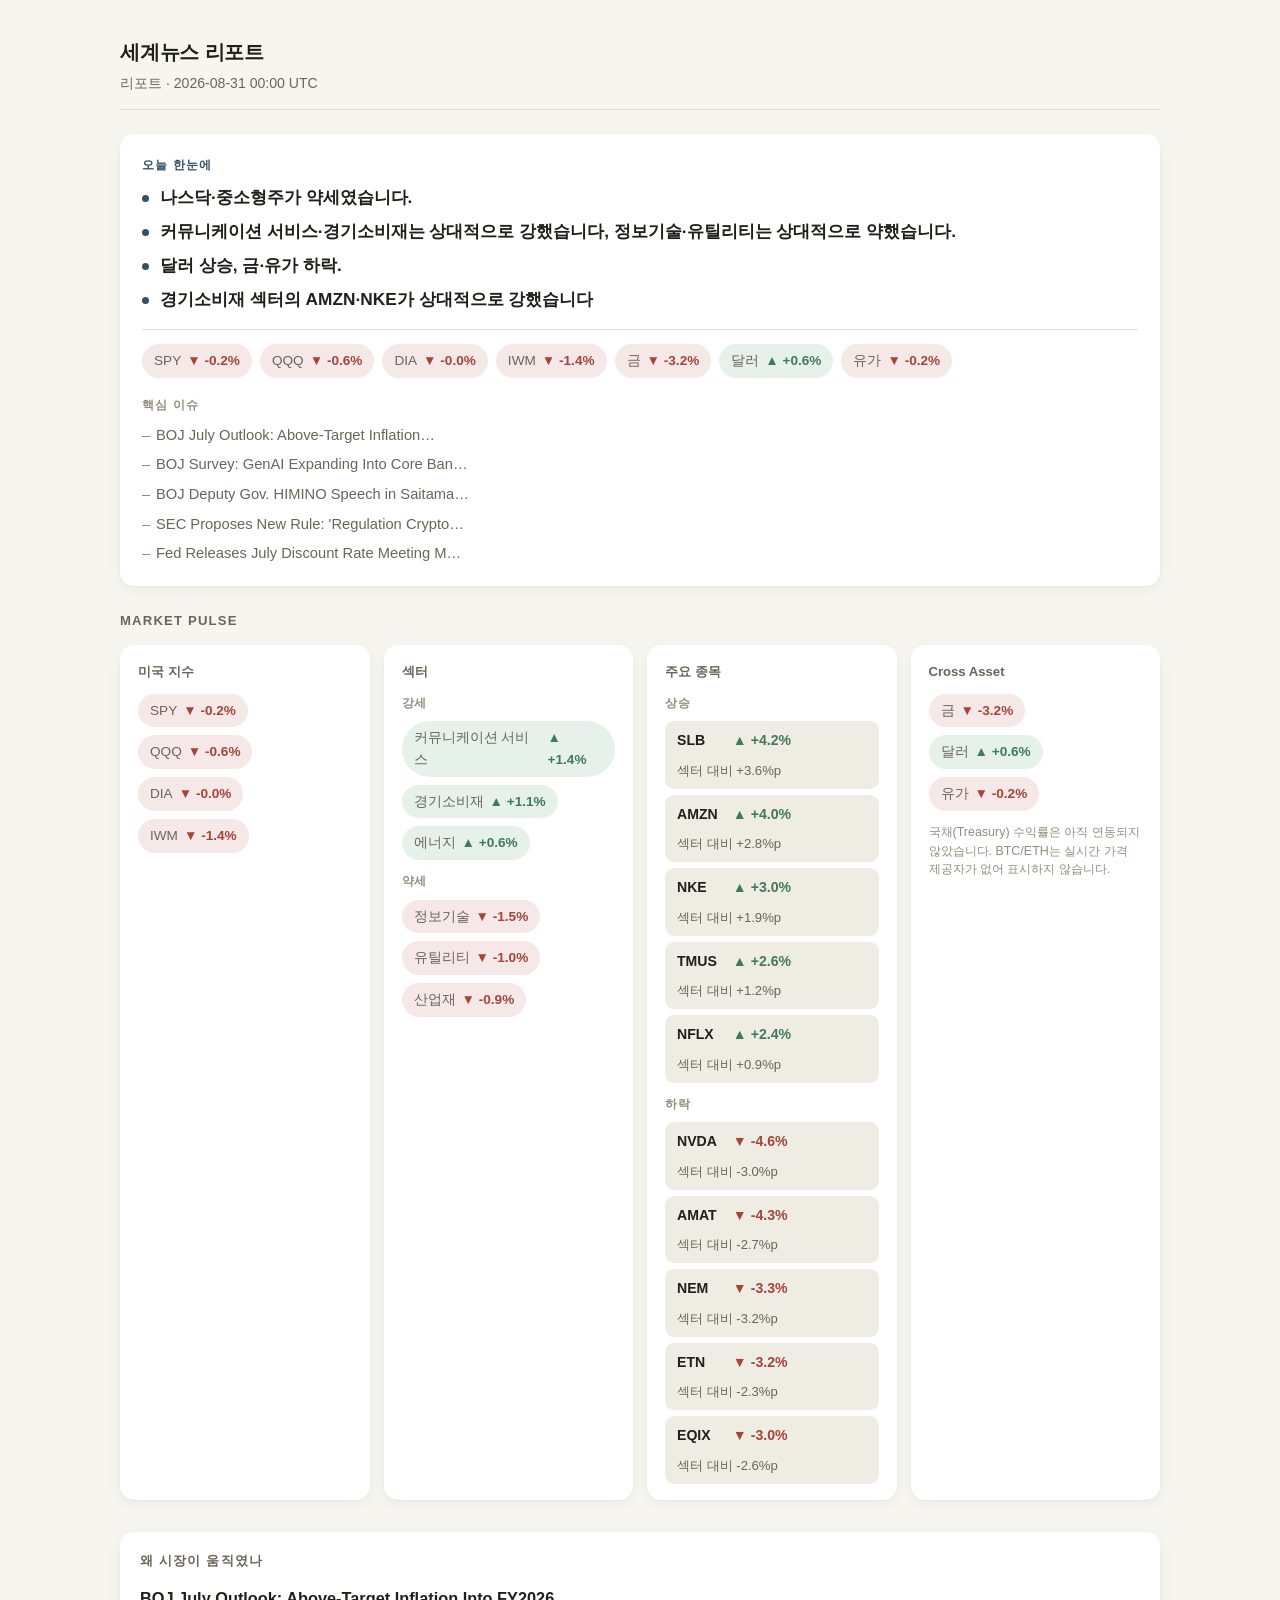
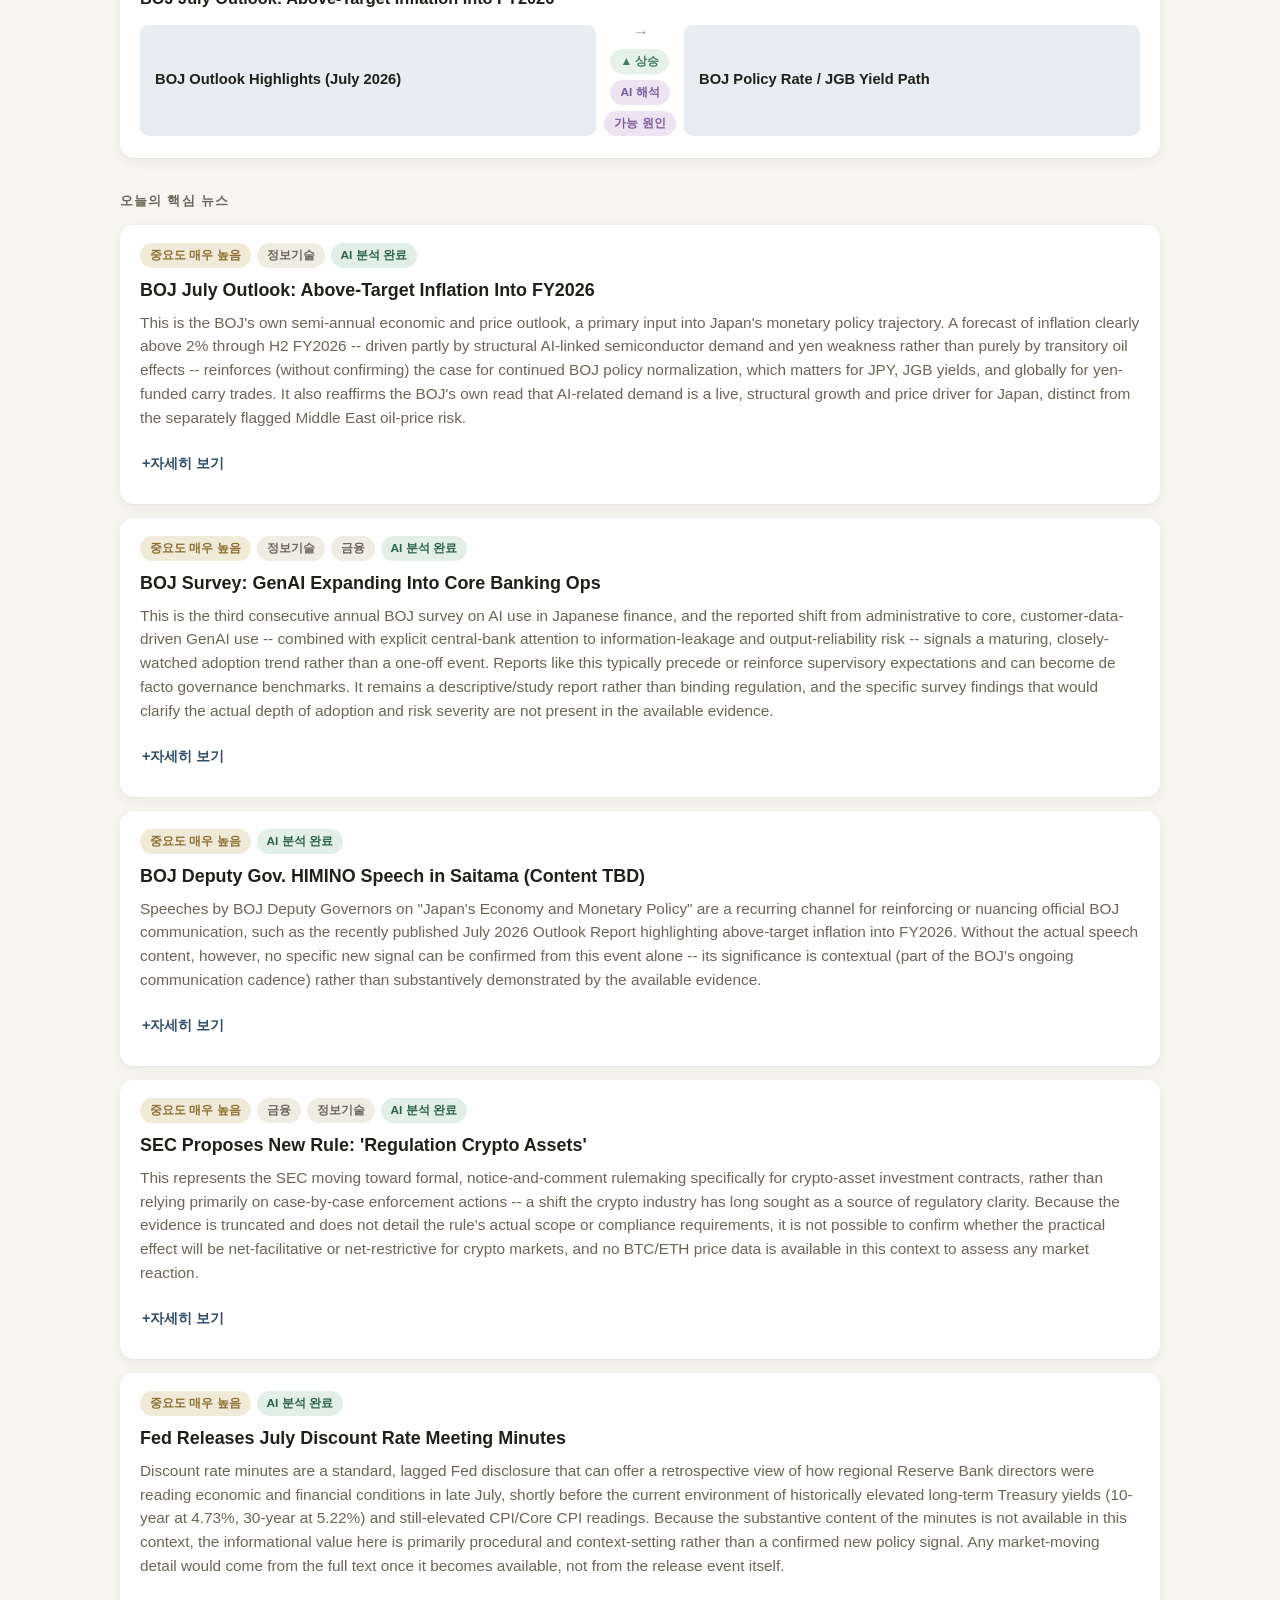
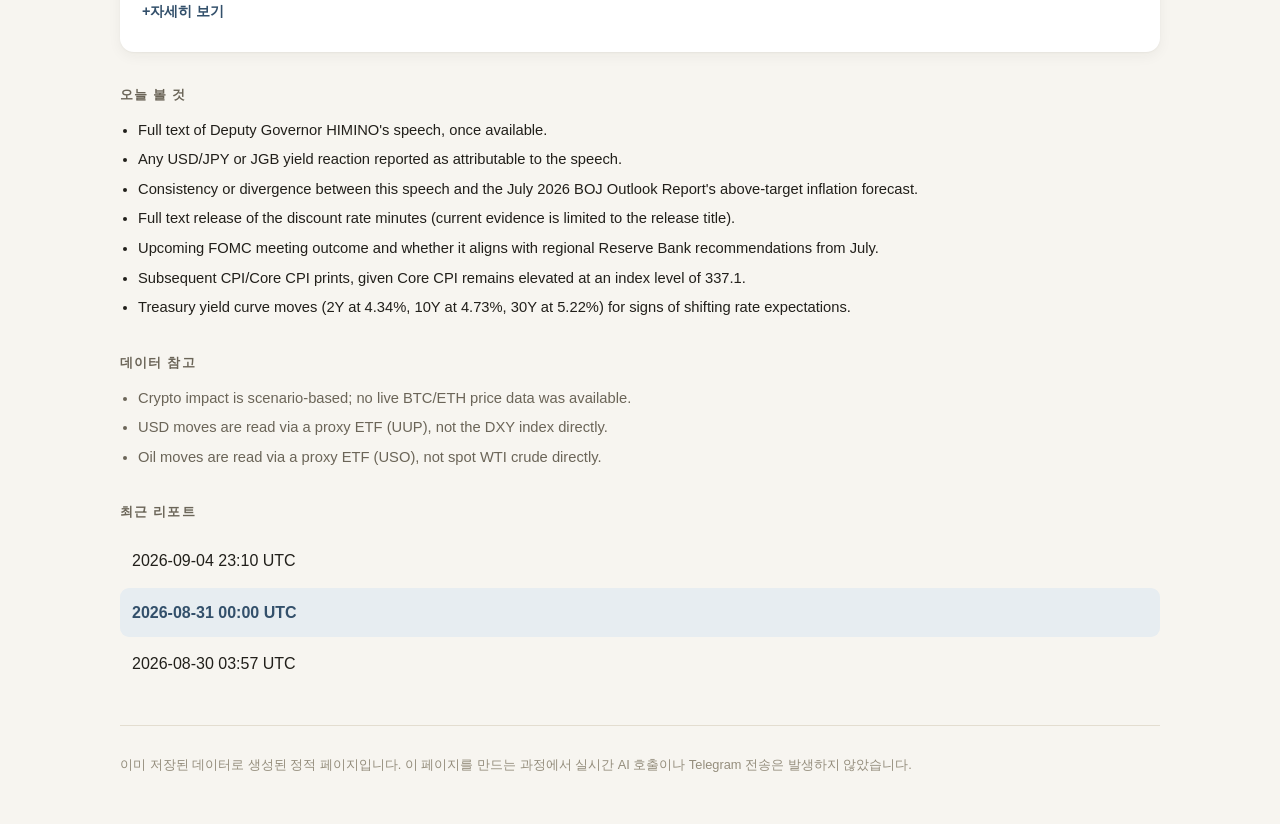
==== commit 19d36a19: "Update Web Brief" ====
--- a/briefs/0c5b43796677468f30ce314797f086822d254f47e03d64207e31169bab1d7242.html
+++ b/briefs/0c5b43796677468f30ce314797f086822d254f47e03d64207e31169bab1d7242.html
@@ -25,6 +25,7 @@
 <nav class="recent-reports" aria-label="최근 리포트">
 <h2>최근 리포트</h2>
 <ul>
+<li><a href="21a7680169e1fb2f32da15c5db4c6b1a129742a62a7b8894603660bc79b18dda.html">2026-09-04 23:10 UTC</a></li>
 <li><span class="current">2026-08-31 00:00 UTC</span></li>
 <li><a href="43ecc068a095317ce61b20161bef1b26c5c4530ffd1cc330fe00c82a51268987.html">2026-08-30 03:57 UTC</a></li>
 </ul>
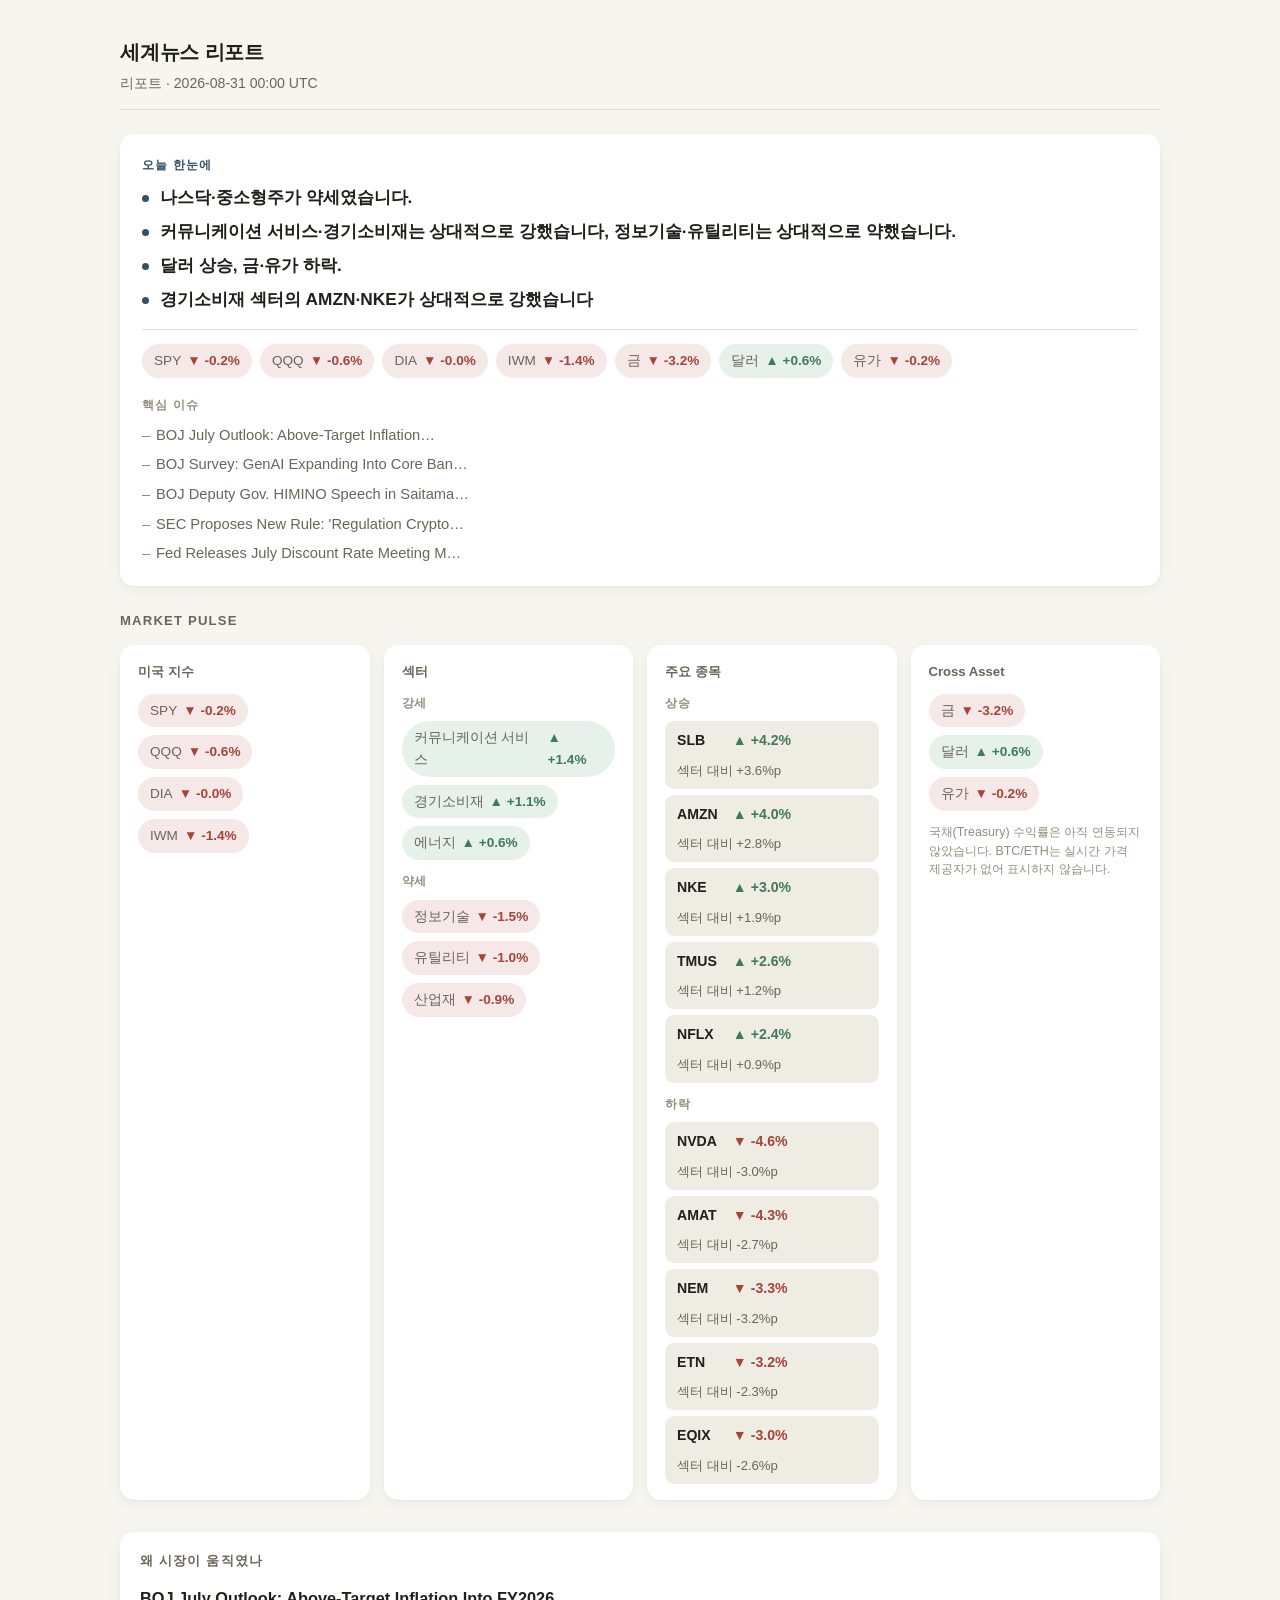
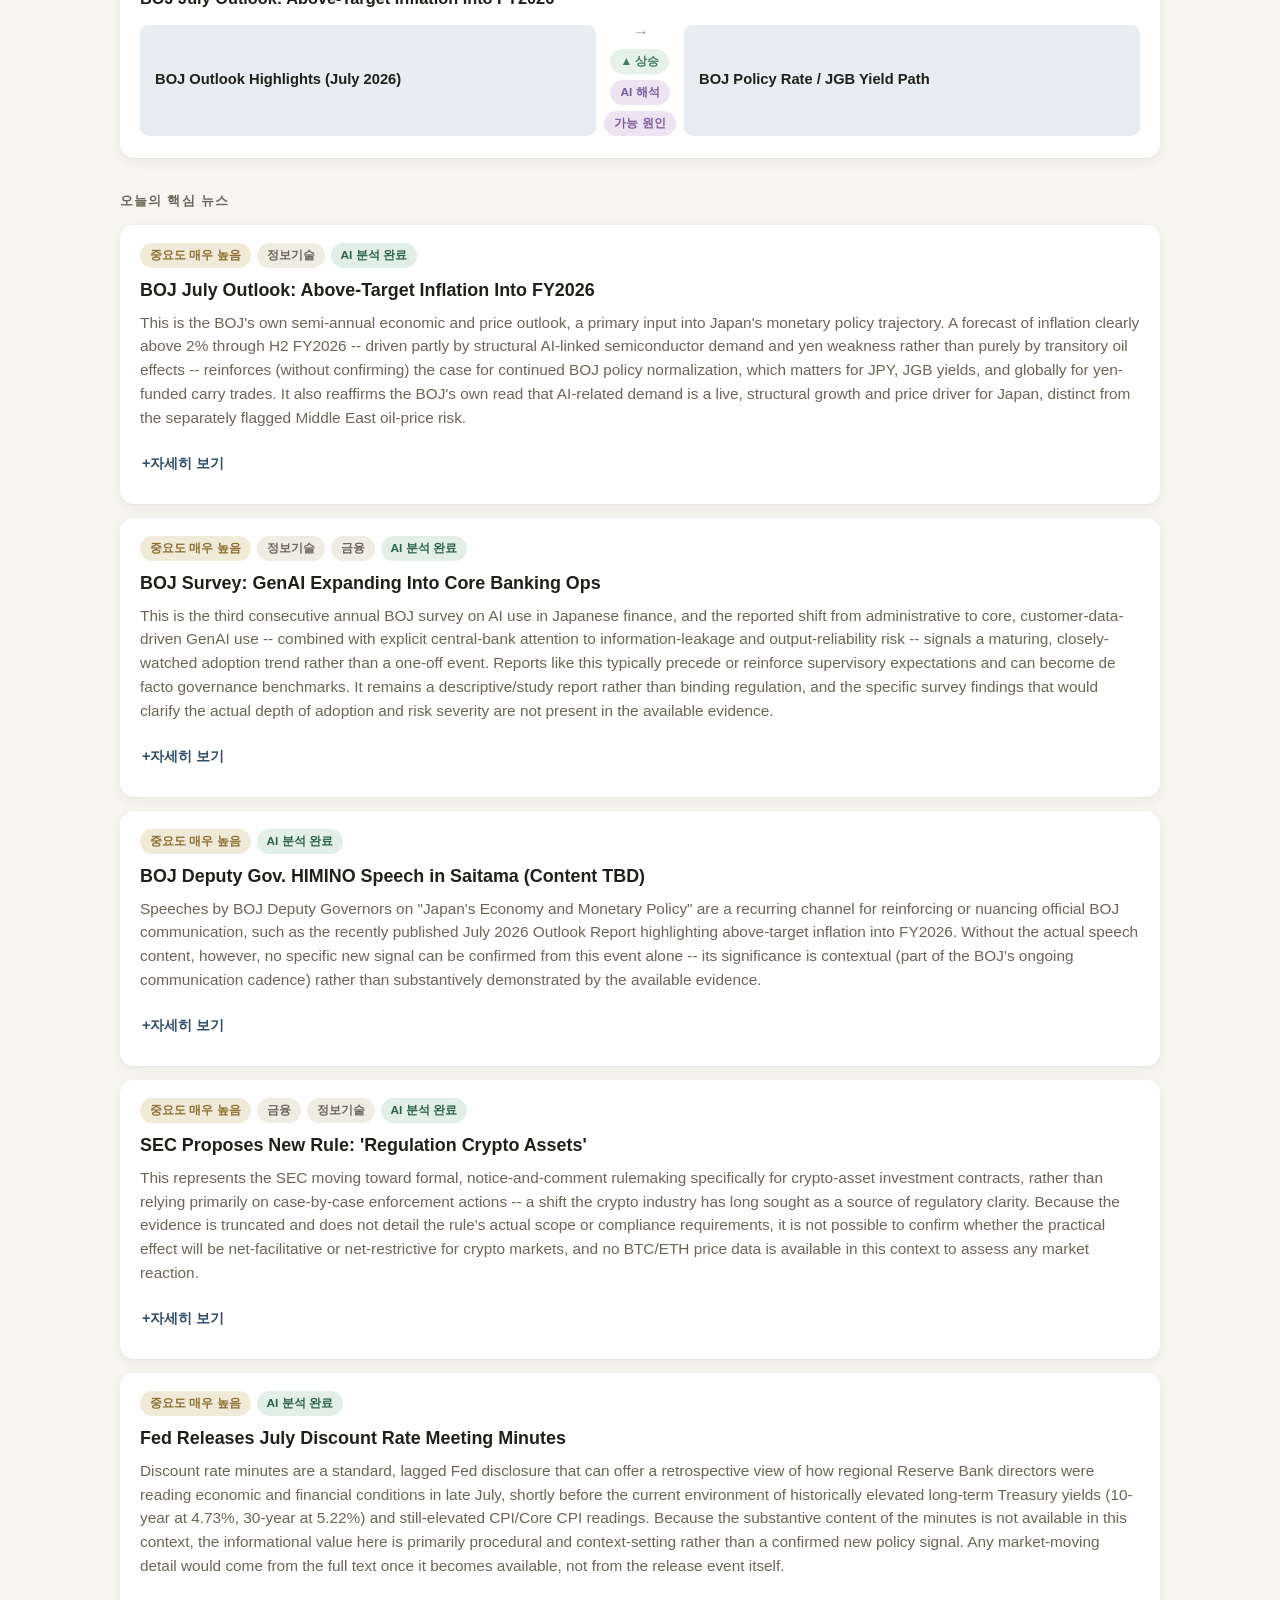
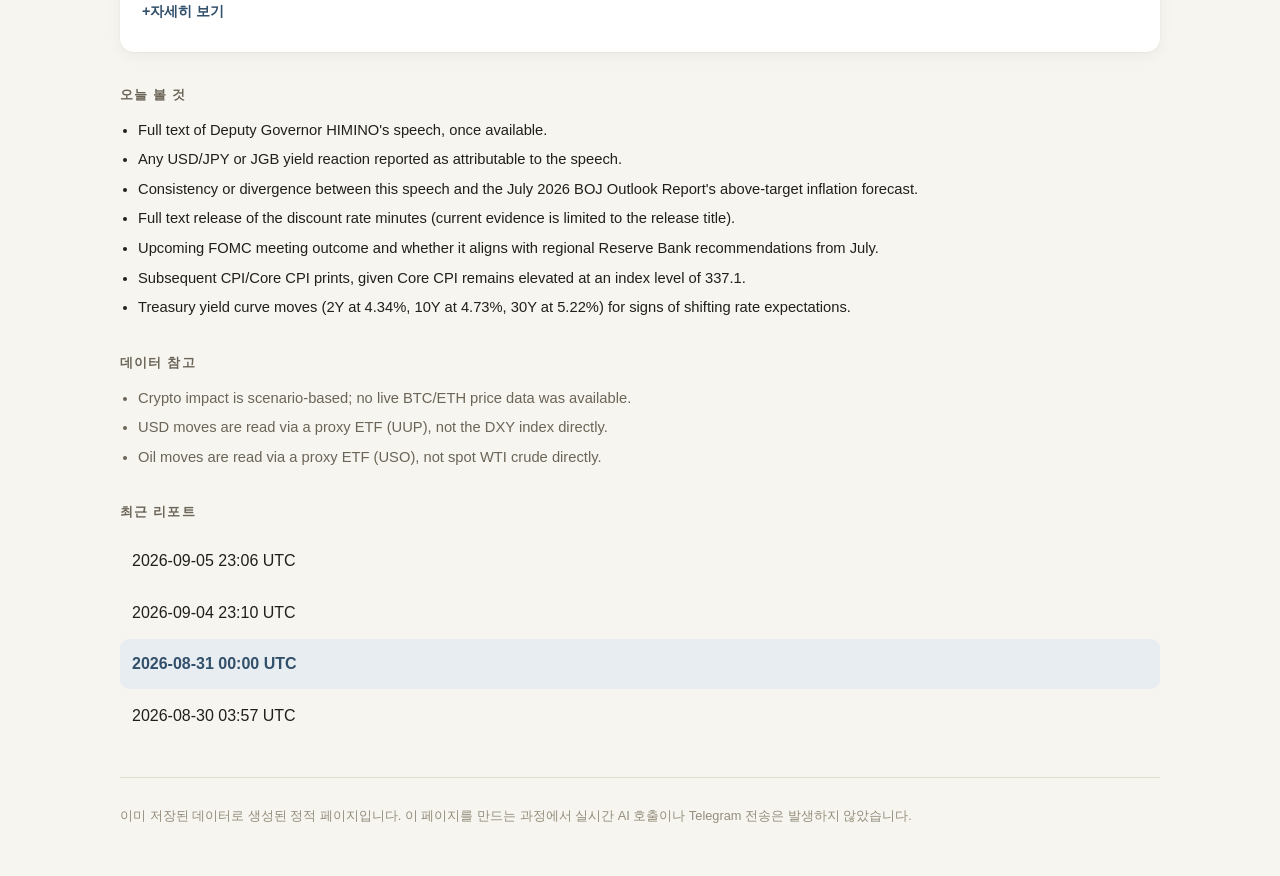
==== commit 83ae3ec1: "Update Web Brief" ====
--- a/briefs/0c5b43796677468f30ce314797f086822d254f47e03d64207e31169bab1d7242.html
+++ b/briefs/0c5b43796677468f30ce314797f086822d254f47e03d64207e31169bab1d7242.html
@@ -25,6 +25,7 @@
 <nav class="recent-reports" aria-label="최근 리포트">
 <h2>최근 리포트</h2>
 <ul>
+<li><a href="90a79fc93f347bf0dffb410489d968dfa78d21fae5d1edd331afe55e0ab34810.html">2026-09-05 23:06 UTC</a></li>
 <li><a href="21a7680169e1fb2f32da15c5db4c6b1a129742a62a7b8894603660bc79b18dda.html">2026-09-04 23:10 UTC</a></li>
 <li><span class="current">2026-08-31 00:00 UTC</span></li>
 <li><a href="43ecc068a095317ce61b20161bef1b26c5c4530ffd1cc330fe00c82a51268987.html">2026-08-30 03:57 UTC</a></li>
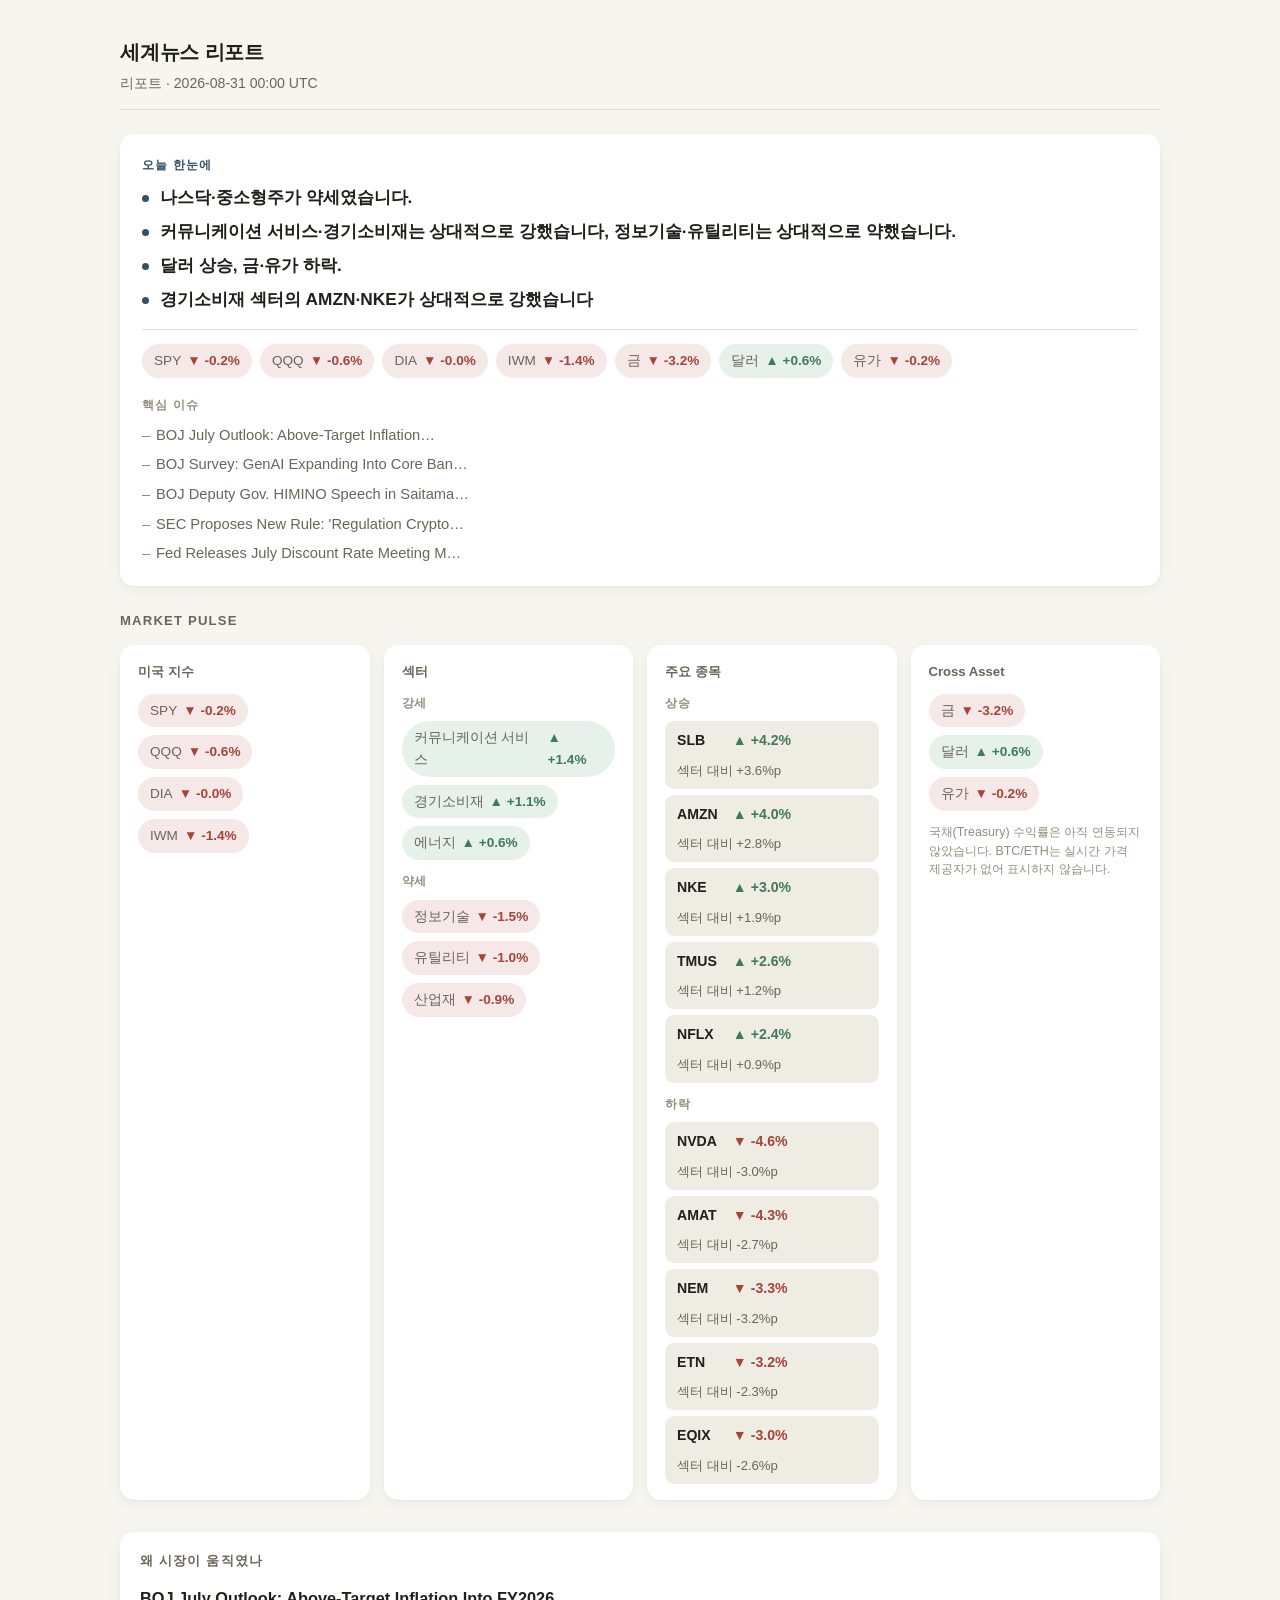
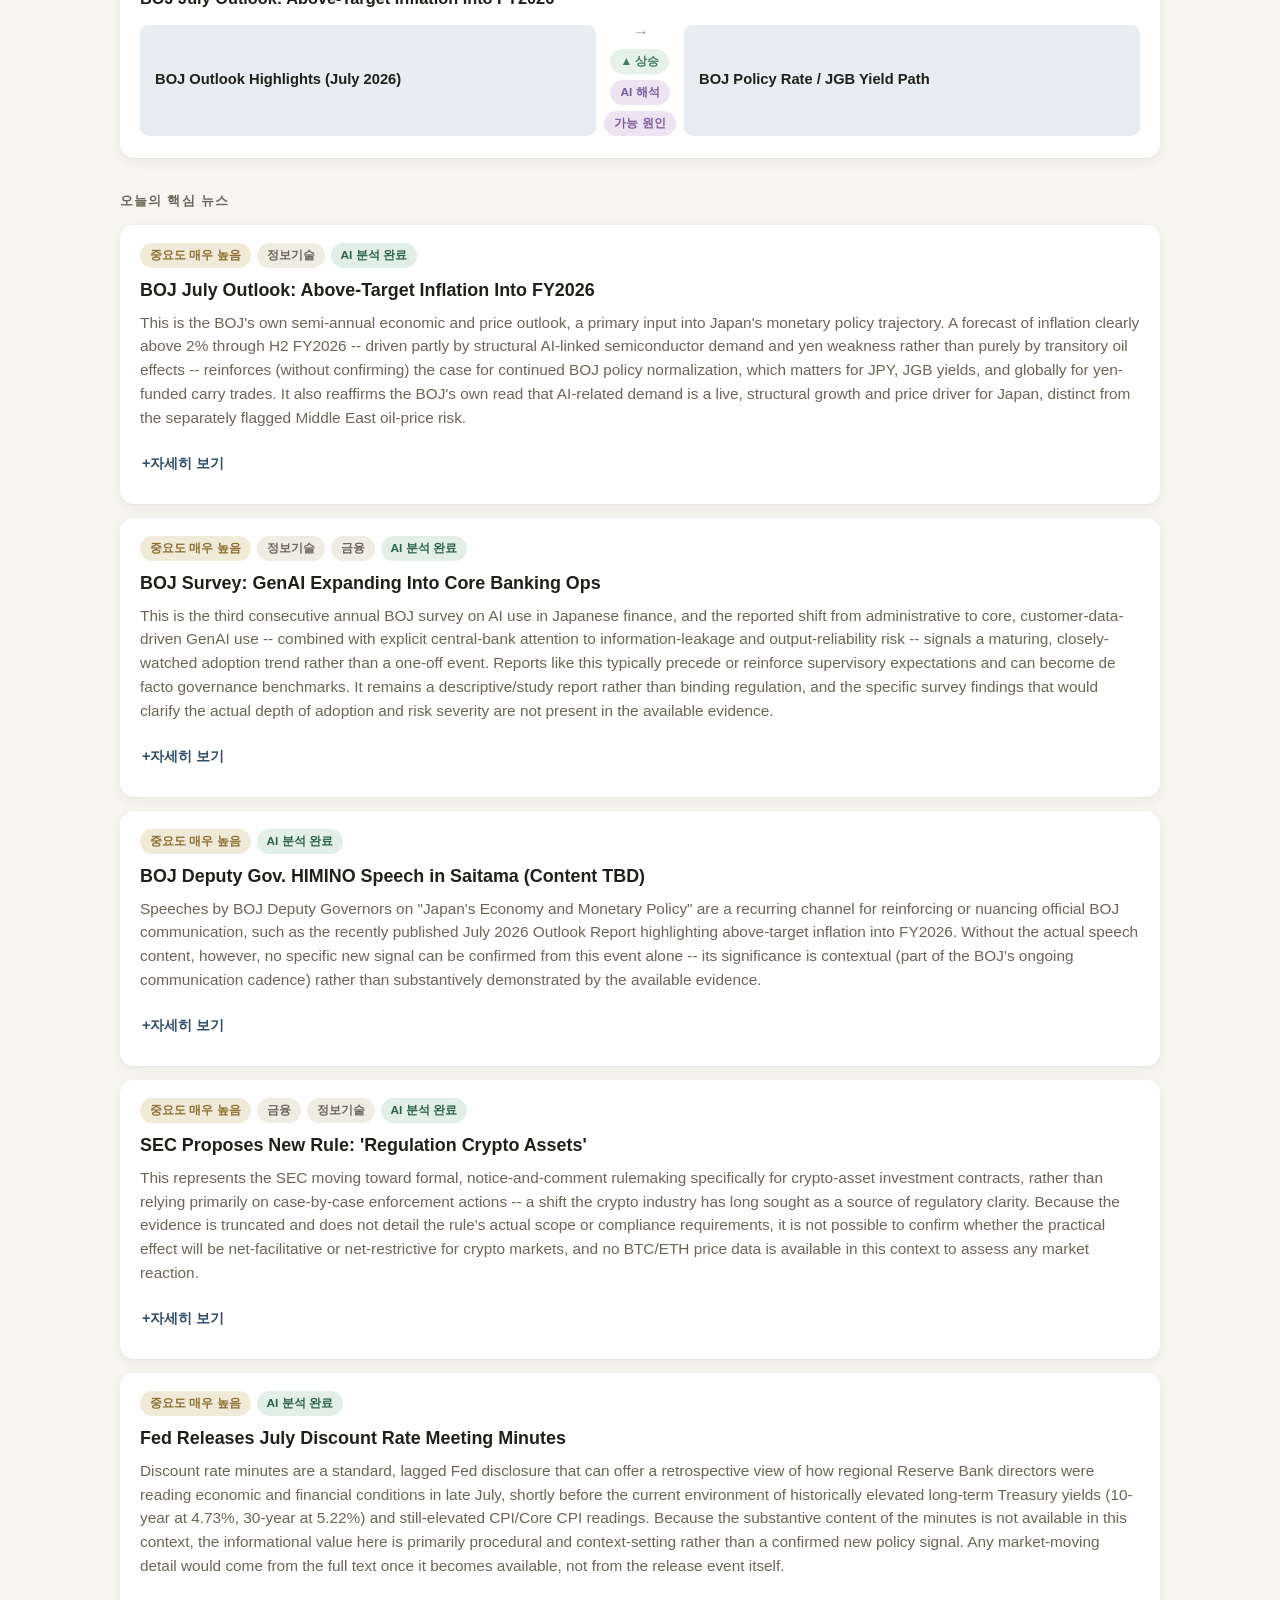
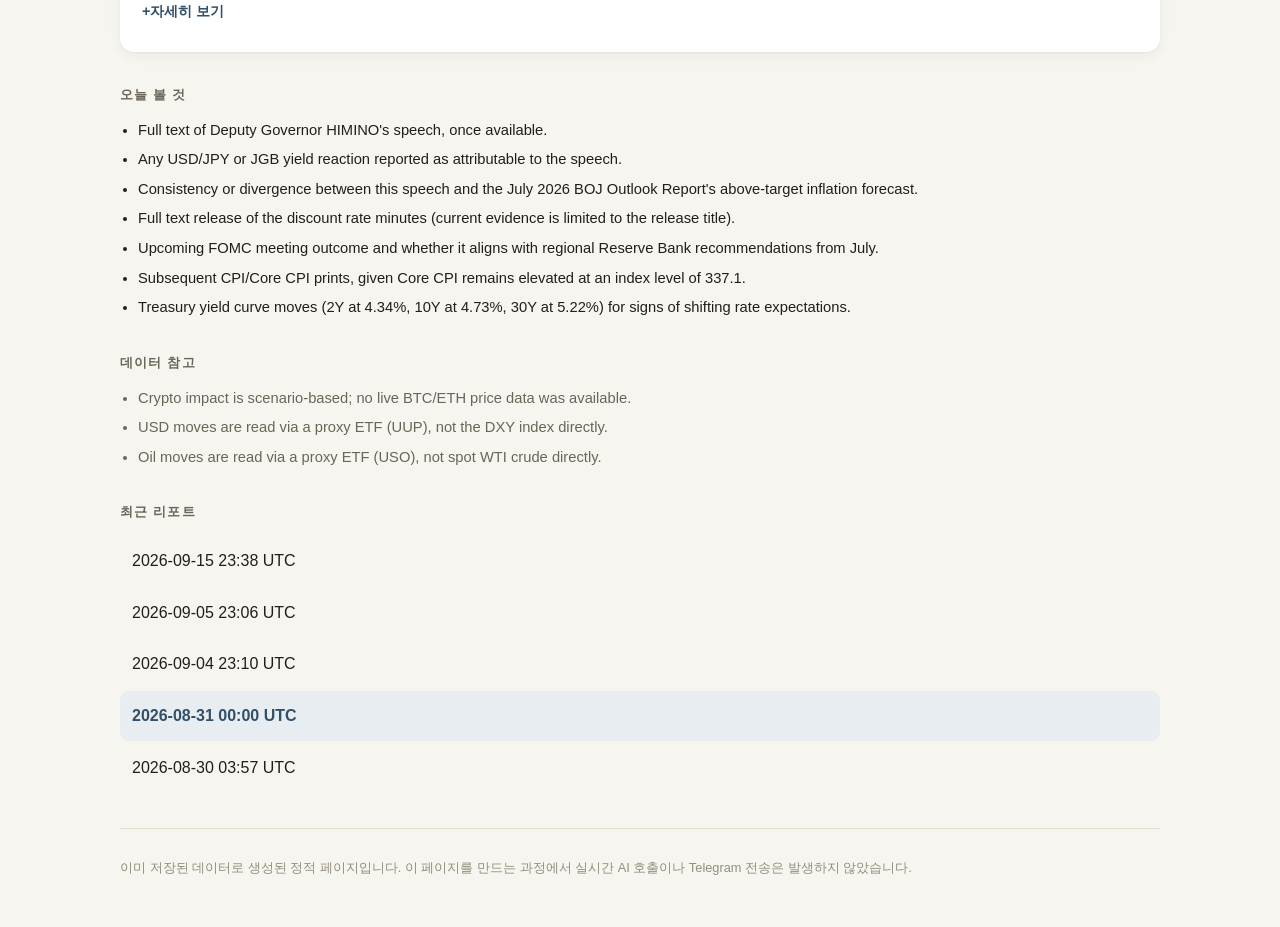
==== commit 9a226d72: "Update Web Brief" ====
--- a/briefs/0c5b43796677468f30ce314797f086822d254f47e03d64207e31169bab1d7242.html
+++ b/briefs/0c5b43796677468f30ce314797f086822d254f47e03d64207e31169bab1d7242.html
@@ -25,6 +25,7 @@
 <nav class="recent-reports" aria-label="최근 리포트">
 <h2>최근 리포트</h2>
 <ul>
+<li><a href="e9ff88ee3cb00ac515018829ef6f41eacba2078862dc451faa679aaaed538097.html">2026-09-15 23:38 UTC</a></li>
 <li><a href="90a79fc93f347bf0dffb410489d968dfa78d21fae5d1edd331afe55e0ab34810.html">2026-09-05 23:06 UTC</a></li>
 <li><a href="21a7680169e1fb2f32da15c5db4c6b1a129742a62a7b8894603660bc79b18dda.html">2026-09-04 23:10 UTC</a></li>
 <li><span class="current">2026-08-31 00:00 UTC</span></li>
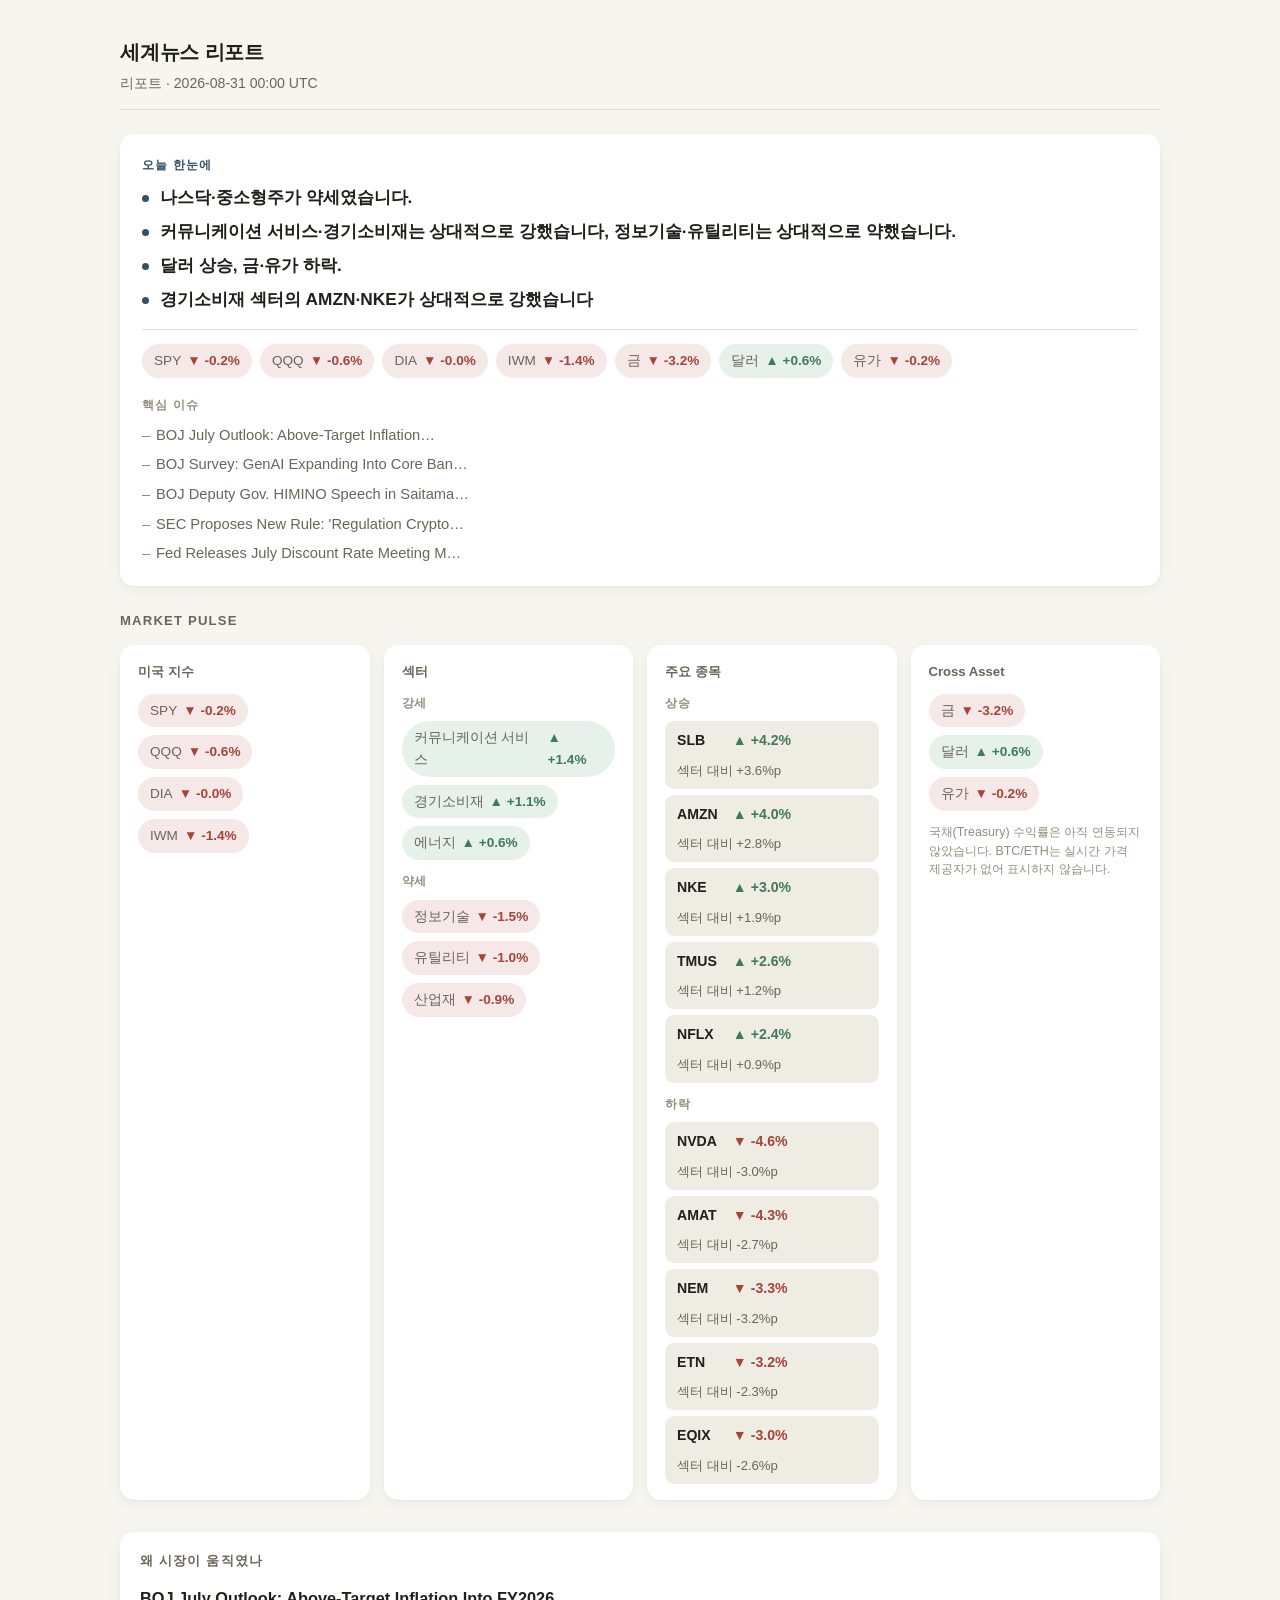
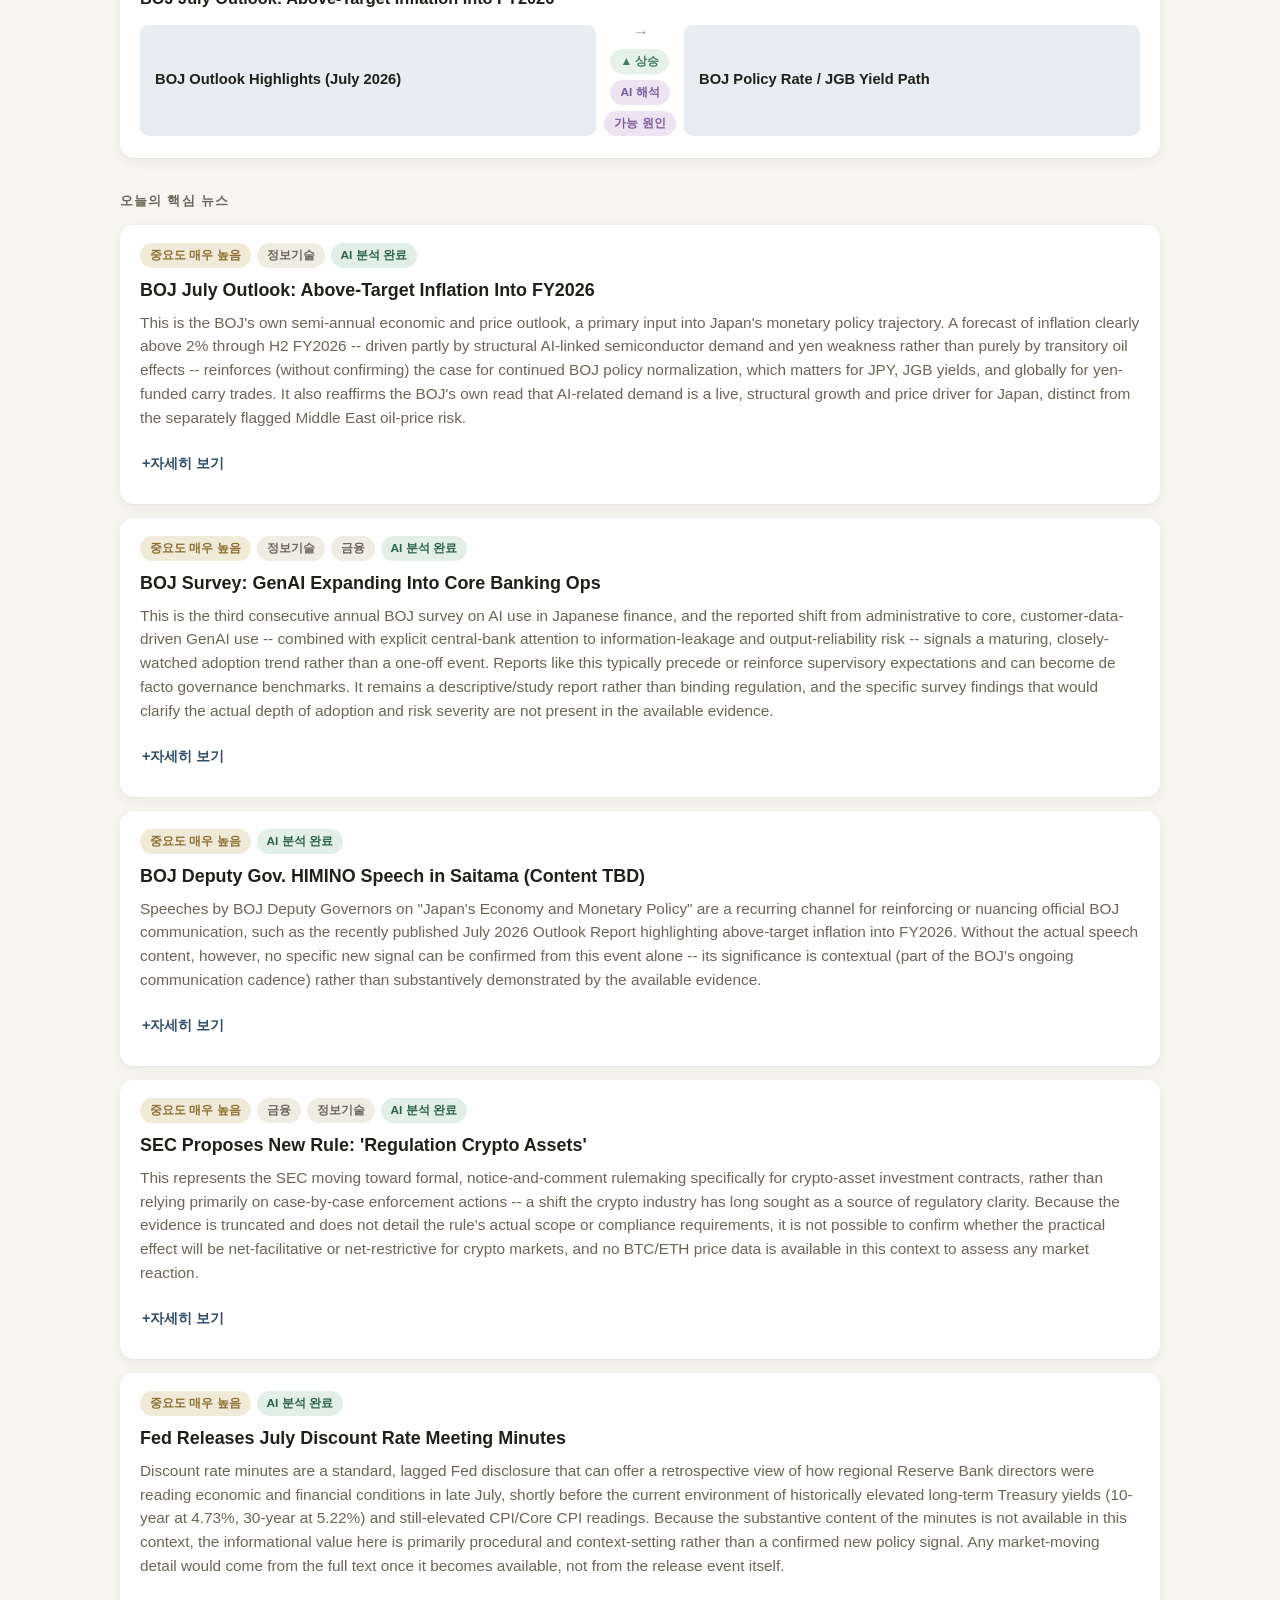
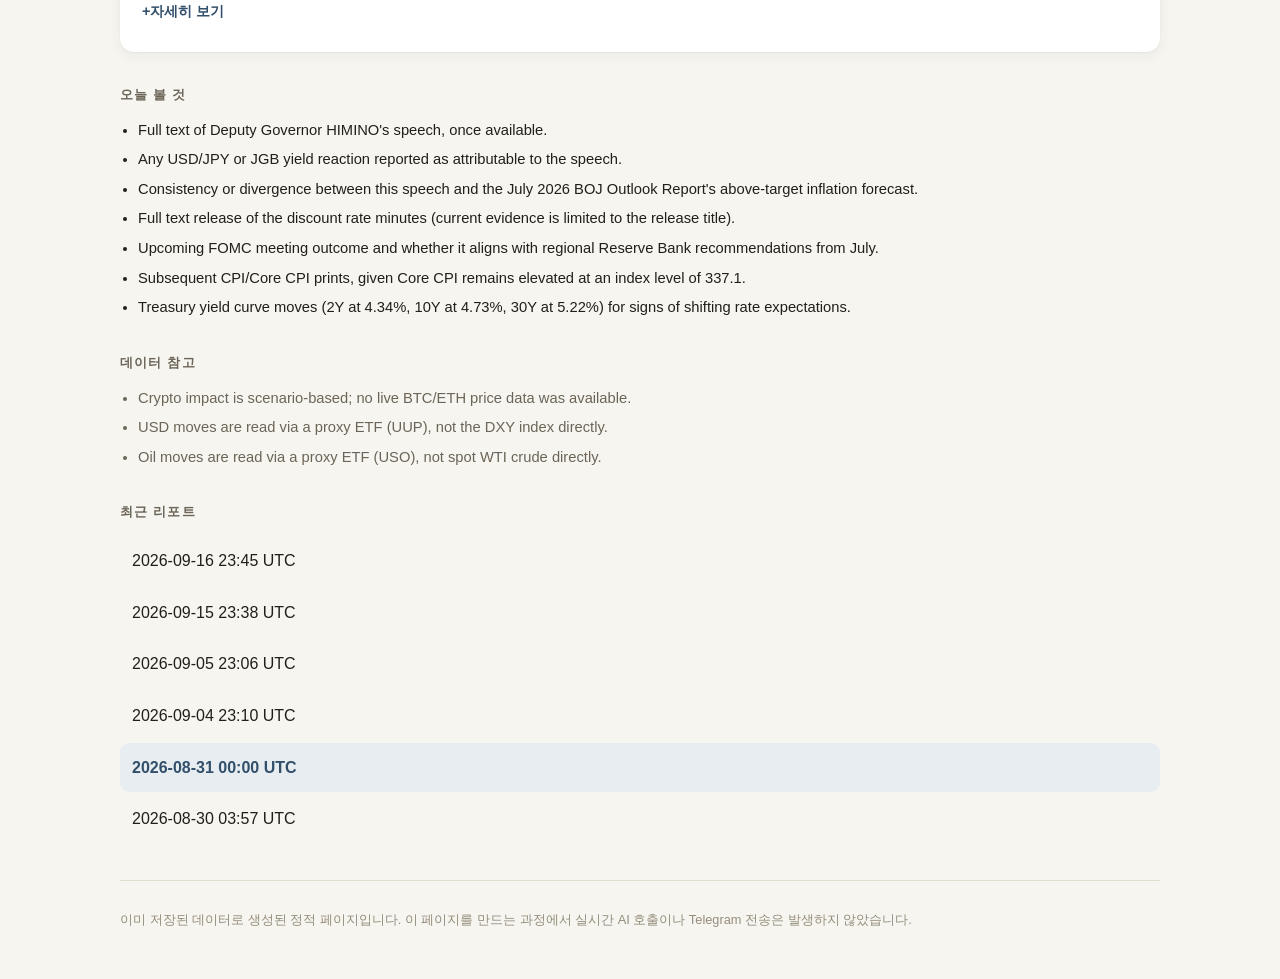
==== commit 83aff802: "Update Web Brief" ====
--- a/briefs/0c5b43796677468f30ce314797f086822d254f47e03d64207e31169bab1d7242.html
+++ b/briefs/0c5b43796677468f30ce314797f086822d254f47e03d64207e31169bab1d7242.html
@@ -25,6 +25,7 @@
 <nav class="recent-reports" aria-label="최근 리포트">
 <h2>최근 리포트</h2>
 <ul>
+<li><a href="bca07b79e2ec66454260d65c61c7ecd72ff4fbb7ab6e8e34c57f9e04f1aeafc6.html">2026-09-16 23:45 UTC</a></li>
 <li><a href="e9ff88ee3cb00ac515018829ef6f41eacba2078862dc451faa679aaaed538097.html">2026-09-15 23:38 UTC</a></li>
 <li><a href="90a79fc93f347bf0dffb410489d968dfa78d21fae5d1edd331afe55e0ab34810.html">2026-09-05 23:06 UTC</a></li>
 <li><a href="21a7680169e1fb2f32da15c5db4c6b1a129742a62a7b8894603660bc79b18dda.html">2026-09-04 23:10 UTC</a></li>
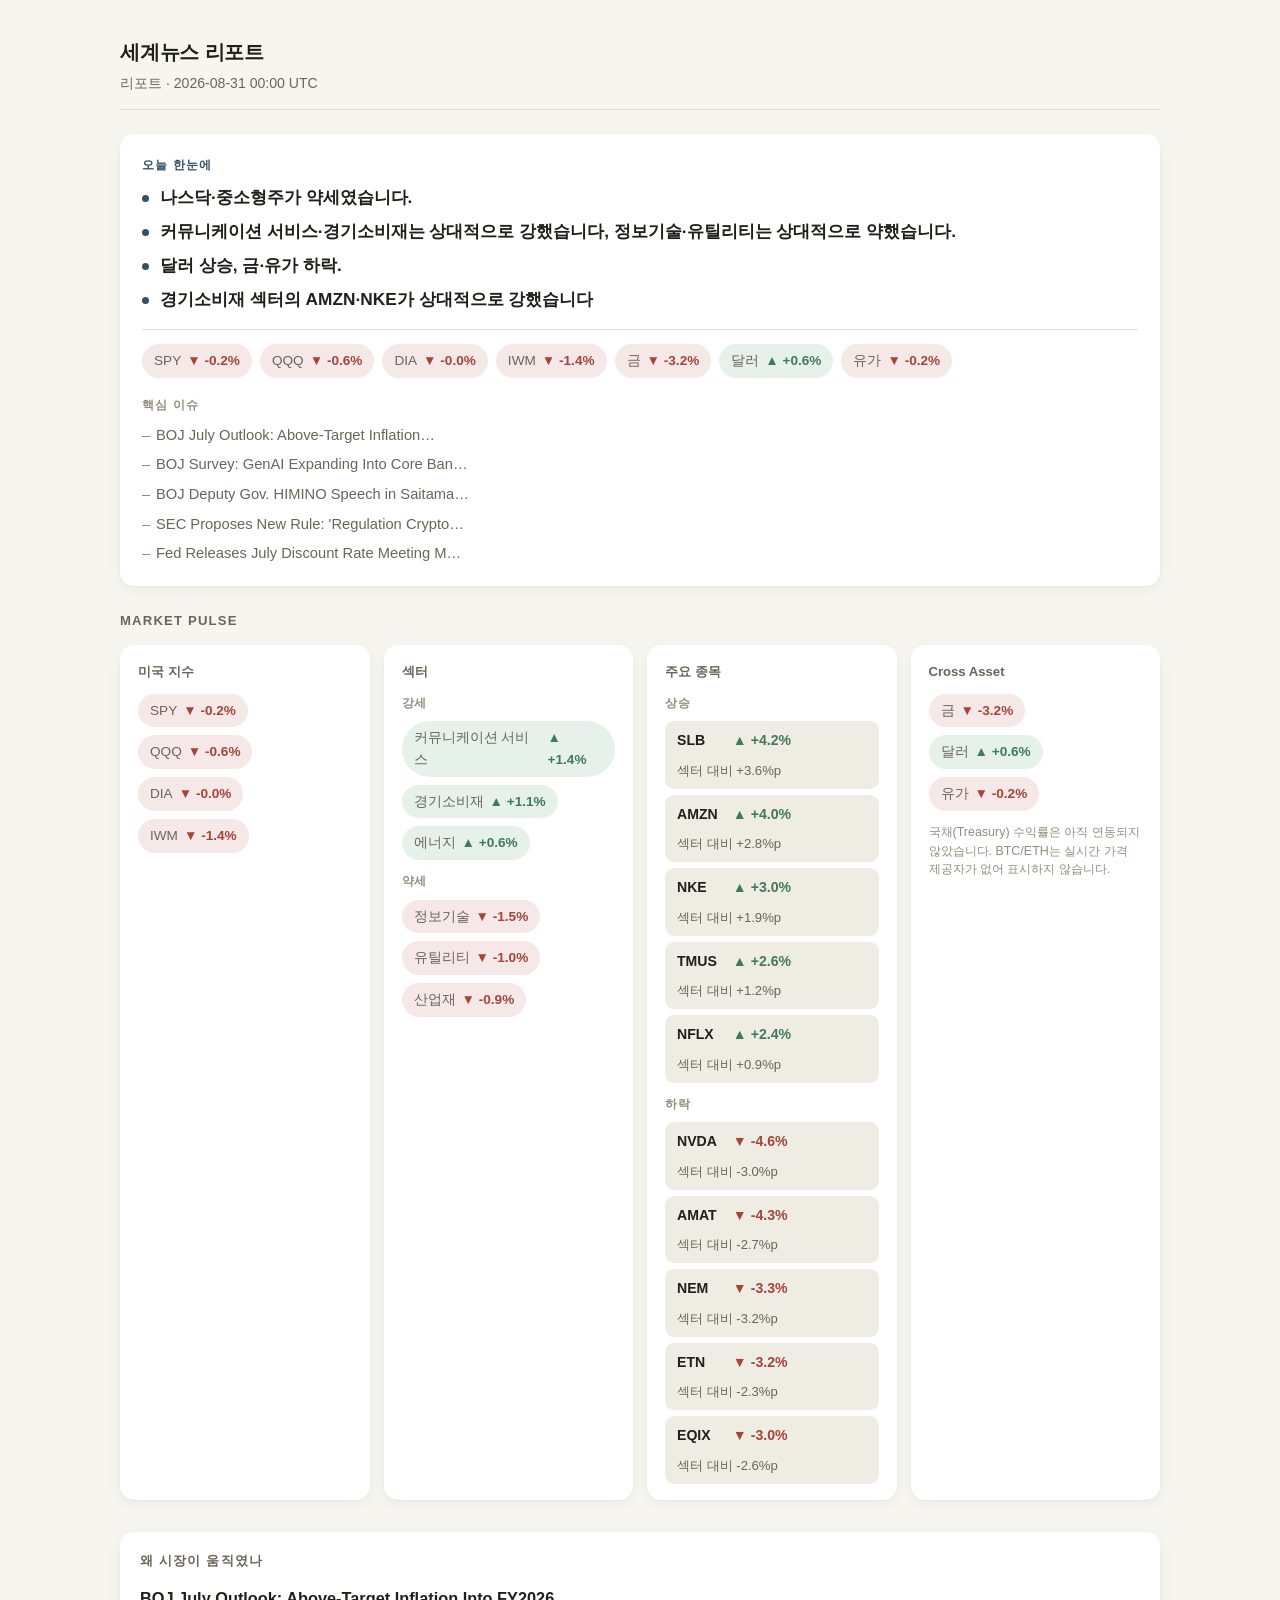
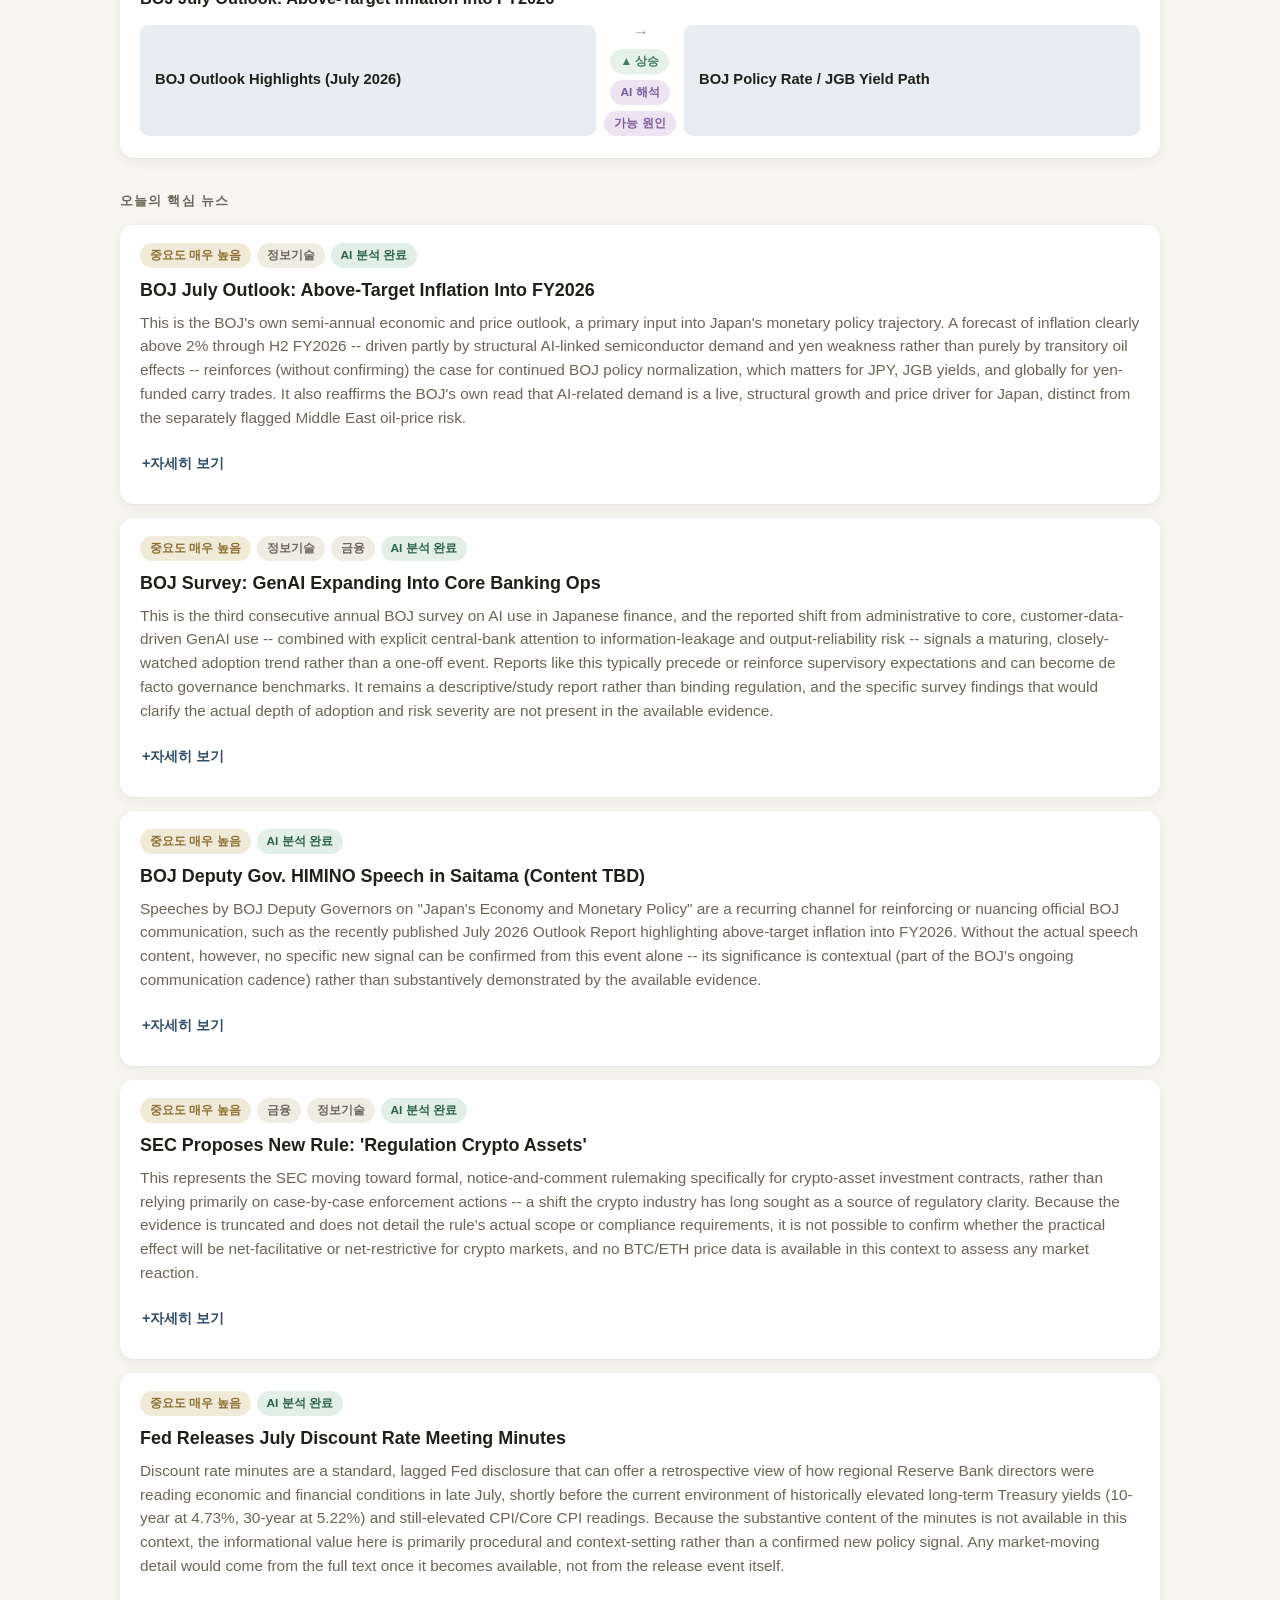
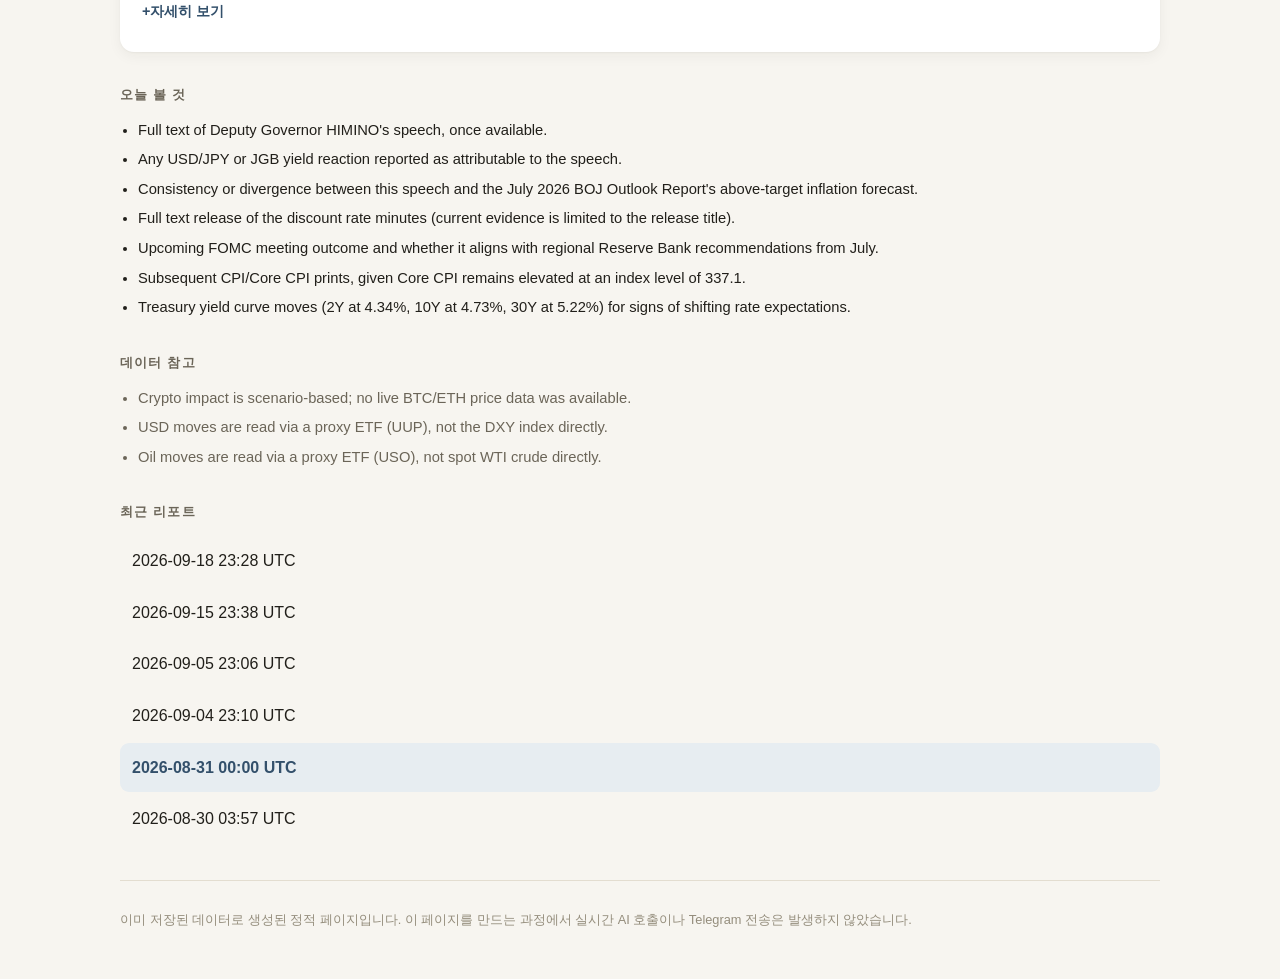
==== commit 316cad0e: "Update Web Brief" ====
--- a/briefs/0c5b43796677468f30ce314797f086822d254f47e03d64207e31169bab1d7242.html
+++ b/briefs/0c5b43796677468f30ce314797f086822d254f47e03d64207e31169bab1d7242.html
@@ -25,7 +25,7 @@
 <nav class="recent-reports" aria-label="최근 리포트">
 <h2>최근 리포트</h2>
 <ul>
-<li><a href="bca07b79e2ec66454260d65c61c7ecd72ff4fbb7ab6e8e34c57f9e04f1aeafc6.html">2026-09-16 23:45 UTC</a></li>
+<li><a href="5f2fe48cf968d8effa89d25bb153bdfe3fd2be78549684f2fb09f2fb1ba5bad6.html">2026-09-18 23:28 UTC</a></li>
 <li><a href="e9ff88ee3cb00ac515018829ef6f41eacba2078862dc451faa679aaaed538097.html">2026-09-15 23:38 UTC</a></li>
 <li><a href="90a79fc93f347bf0dffb410489d968dfa78d21fae5d1edd331afe55e0ab34810.html">2026-09-05 23:06 UTC</a></li>
 <li><a href="21a7680169e1fb2f32da15c5db4c6b1a129742a62a7b8894603660bc79b18dda.html">2026-09-04 23:10 UTC</a></li>
